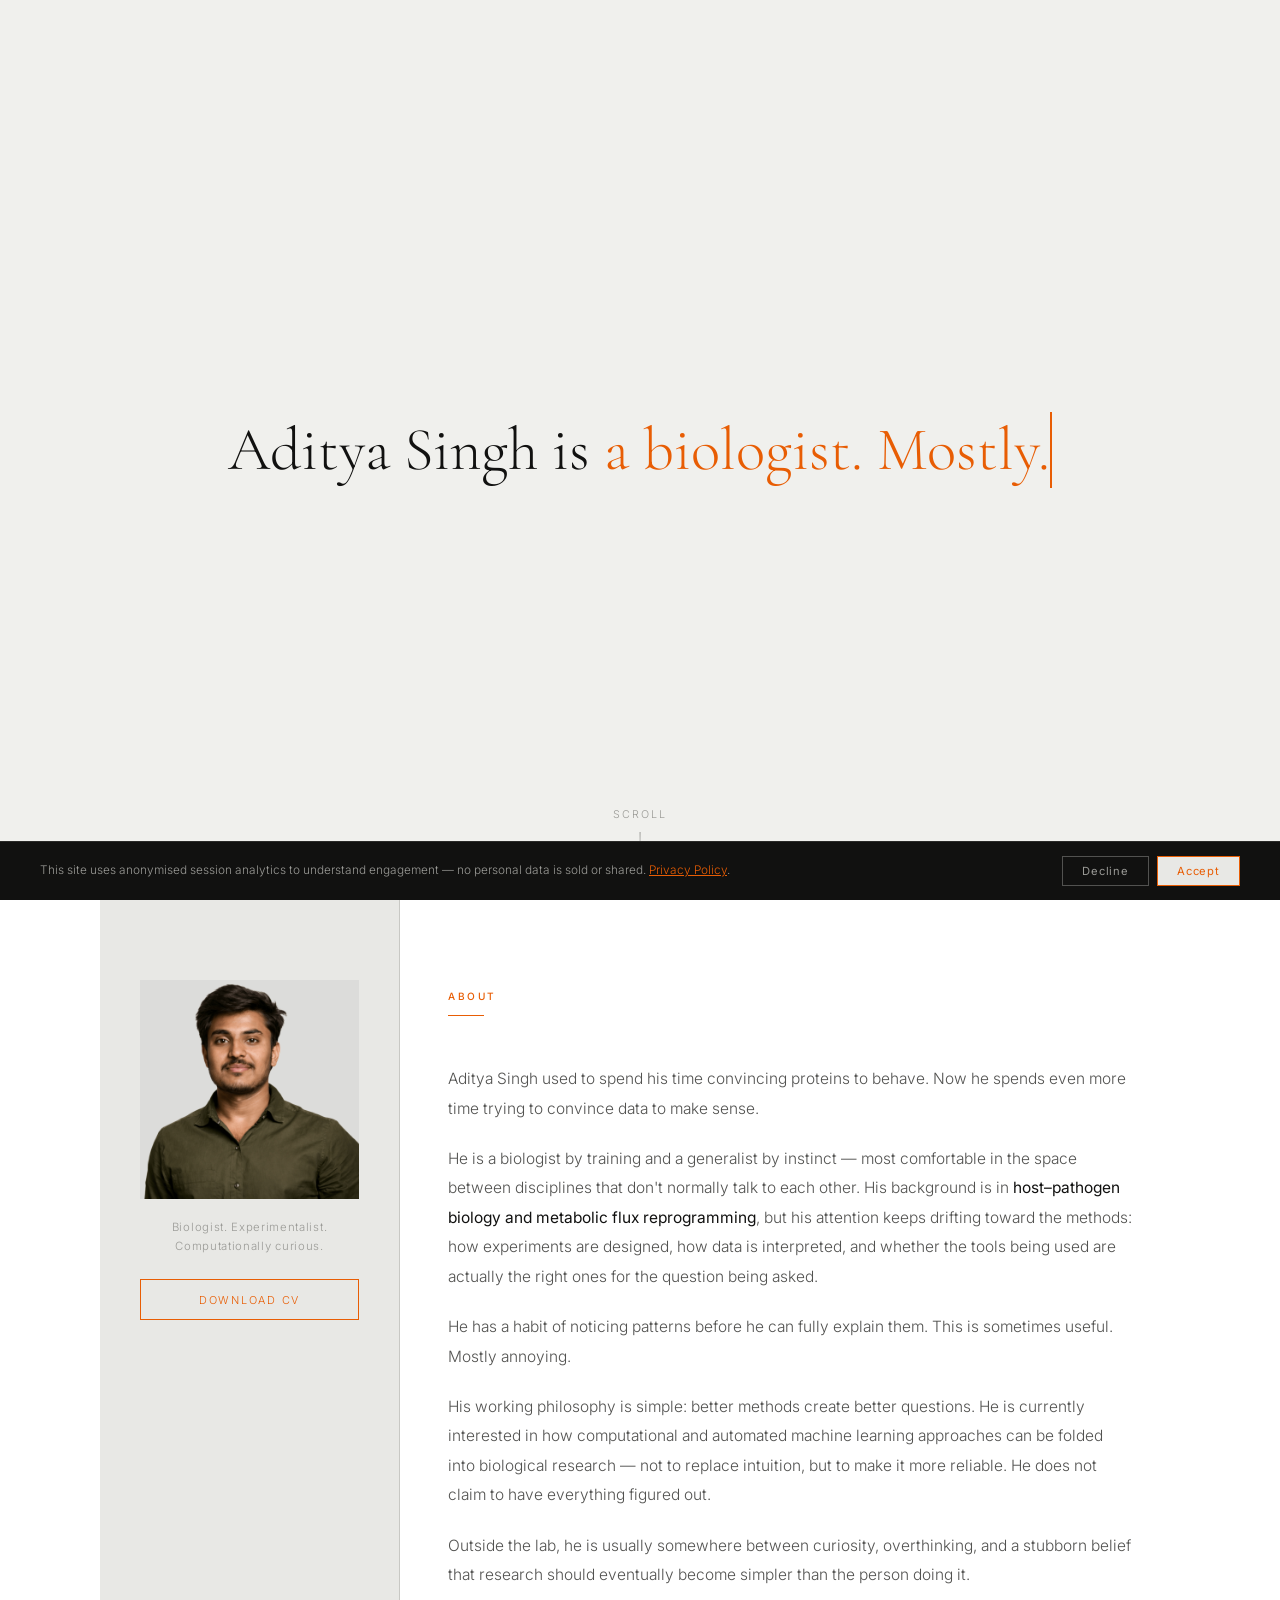
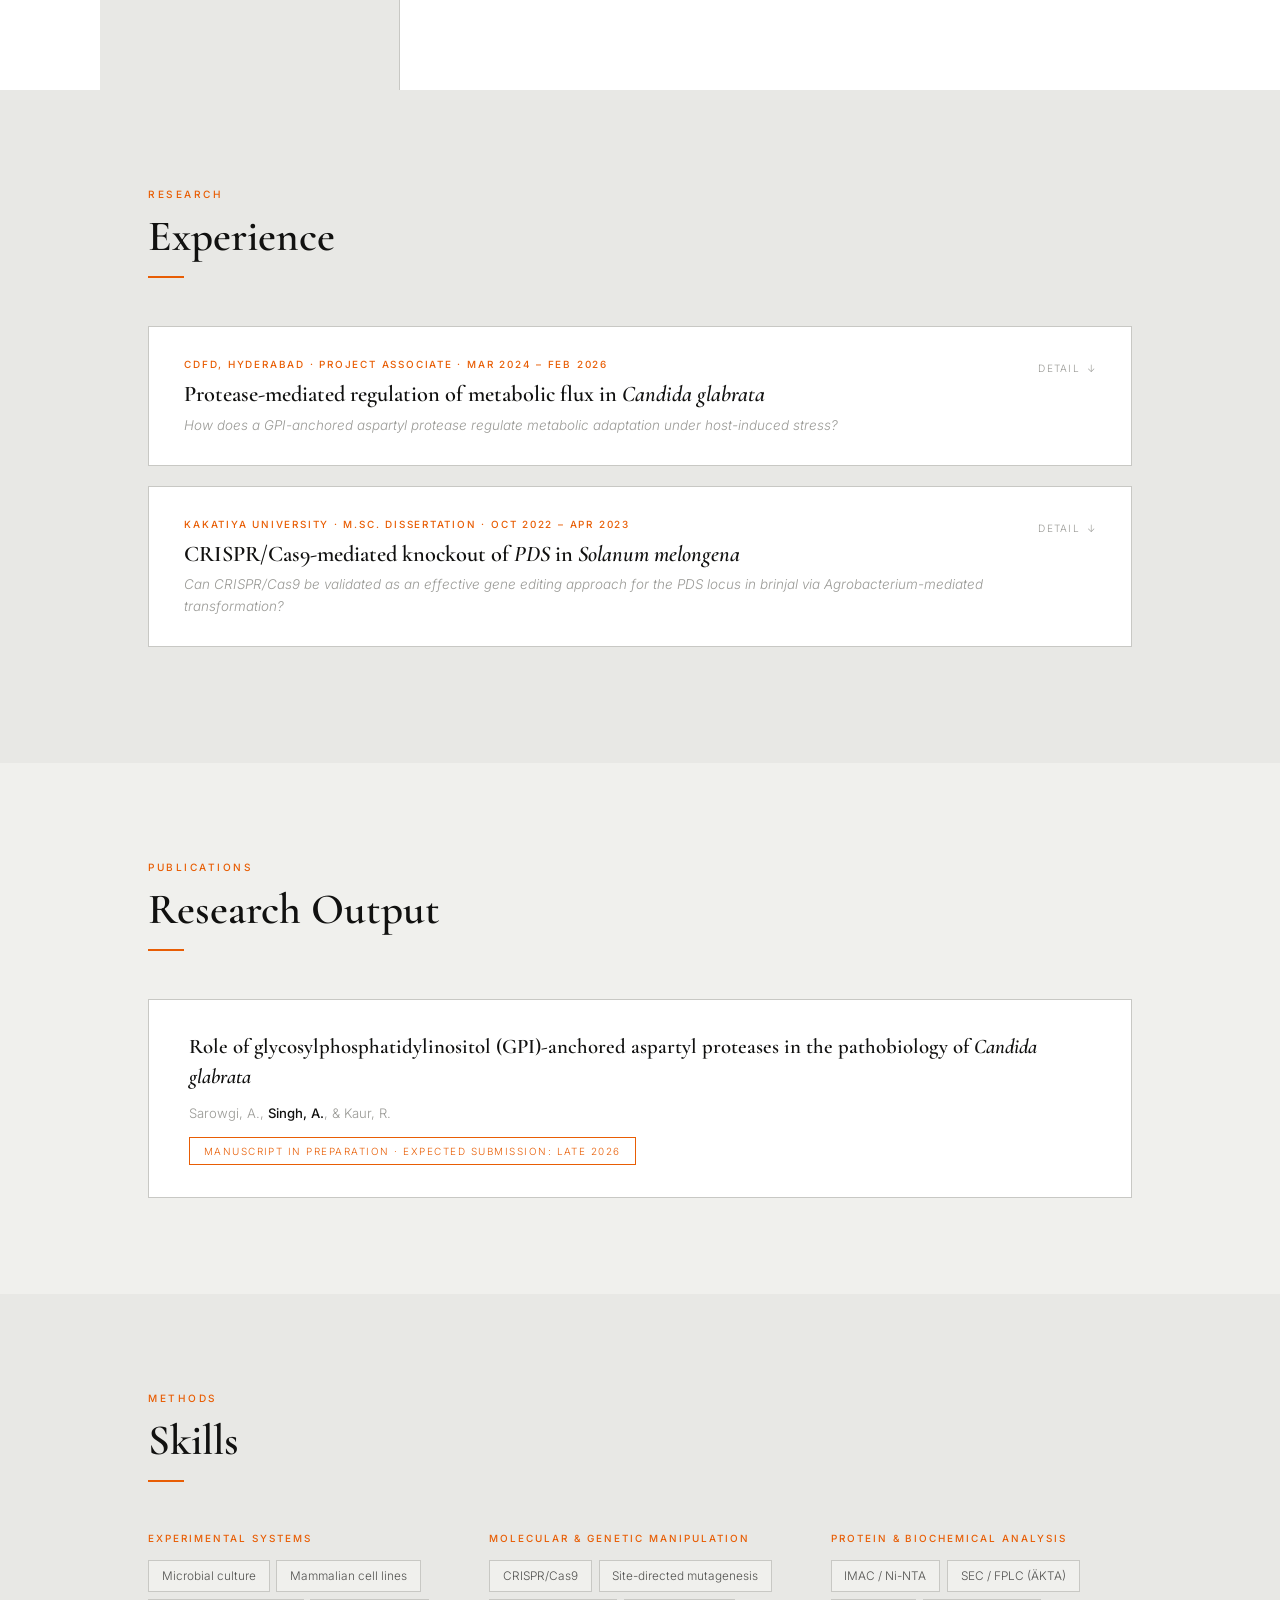
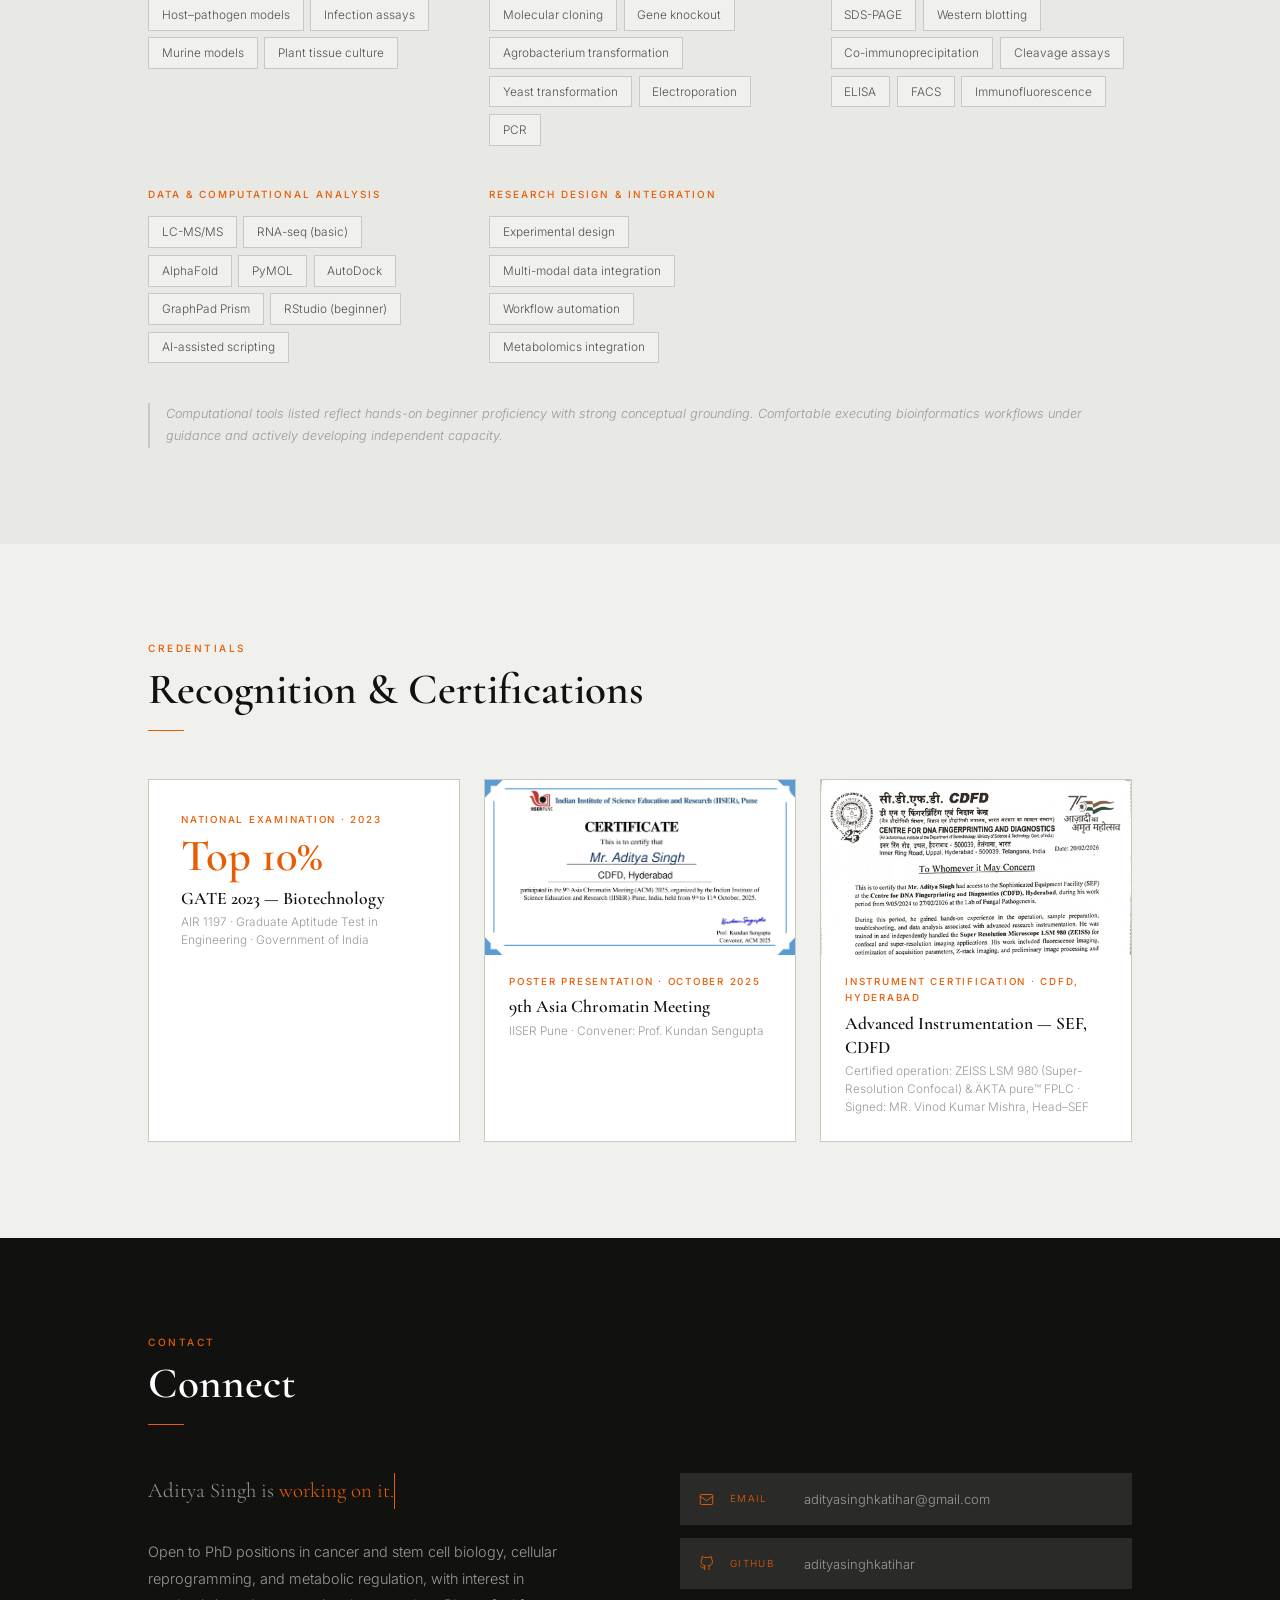
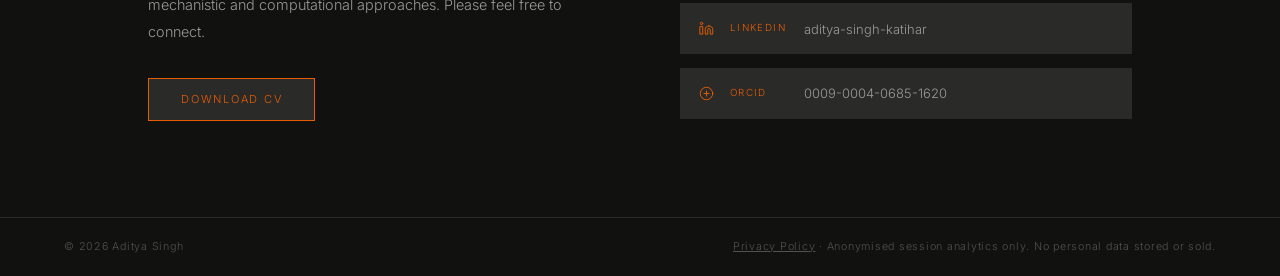
==== index.html @ b81de0ee "Fix HTML encoding issues in index.html" ====
<!DOCTYPE html>
<html lang="en">
<head>
<meta charset="UTF-8"/>
<meta name="viewport" content="width=device-width,initial-scale=1"/>
<title>Aditya Singh</title>
<link rel="preconnect" href="https://fonts.googleapis.com"/>
<link href="https://fonts.googleapis.com/css2?family=Cormorant+Garamond:ital,wght@0,300;0,400;0,600;1,300&family=Inter:wght@300;400;500&display=swap" rel="stylesheet"/>
<link rel="stylesheet" href="style.css"/>
</head>
<body>
<div id="cookie-banner">
  <span>This site uses anonymised session analytics to understand engagement — no personal data is sold or shared. <a href="#privacy">Privacy Policy</a>.</span>
  <div class="ck-btns">
    <button class="ck-decline" onclick="setCookieConsent('declined')">Decline</button>
    <button class="ck-accept" onclick="setCookieConsent('accepted')">Accept</button>
  </div>
</div>

<nav id="navbar">
  <span class="nav-brand">Aditya Singh</span>
  <ul class="nav-links">
    <li><a href="#about">About</a></li>
    <li><a href="#research">Research</a></li>
    <li><a href="#publication">Publications</a></li>
    <li><a href="#skills">Skills</a></li>
    <li><a href="#credentials">Credentials</a></li>
    <li><a href="#contact">Contact</a></li>
  </ul>
</nav>

<div id="locked-bar">
  <p class="lk-line">Aditya Singh is <span class="lr" id="locked-rt"></span></p>
</div>

<main>
<section id="hero">
  <p class="hero-line">Aditya Singh is <span id="hero-rt"></span></p>
  <div class="scroll-hint" id="scroll-hint">
    <span>Scroll</span>
    <div class="scroll-line"></div>
  </div>
</section>

<section id="about">
  <div class="about-grid">
    <div class="about-left">
      <div class="photo-frame">
        <img src="profile.png" alt="Aditya Singh"/>
      </div>
      <p class="tagline">Biologist. Experimentalist. Computationally curious.</p>
      <a href="CV_Aditya_Singh.pdf" class="cv-btn" download>Download CV</a>
    </div>

    <div class="about-right reveal">
      <p class="sec-label">About</p>
      <div class="divider"></div>
      <div class="about-bio">
        <p>Aditya Singh used to spend his time convincing proteins to behave. Now he spends even more time trying to convince data to make sense.</p>
        <p>He is a biologist by training and a generalist by instinct — most comfortable in the space between disciplines that don't normally talk to each other. His background is in <strong>host–pathogen biology and metabolic flux reprogramming</strong>, but his attention keeps drifting toward the methods: how experiments are designed, how data is interpreted, and whether the tools being used are actually the right ones for the question being asked.</p>
        <p>He has a habit of noticing patterns before he can fully explain them. This is sometimes useful. Mostly annoying.</p>
        <p>His working philosophy is simple: better methods create better questions. He is currently interested in how computational and automated machine learning approaches can be folded into biological research — not to replace intuition, but to make it more reliable. He does not claim to have everything figured out.</p>
        <p>Outside the lab, he is usually somewhere between curiosity, overthinking, and a stubborn belief that research should eventually become simpler than the person doing it.</p>
      </div>
    </div>
  </div>
</section>

<section id="research">
  <div class="sw">
    <p class="sec-label">Research</p>
    <h2 class="sec-title">Experience</h2>
    <div class="divider"></div>

    <div class="exp-card reveal" id="card-cdfd">
      <div class="exp-header">
        <div>
          <p class="exp-tag">CDFD, Hyderabad · Project Associate · Mar 2024 – Feb 2026</p>
          <h3 class="exp-title">Protease-mediated regulation of metabolic flux in <em>Candida glabrata</em></h3>
          <p class="exp-problem">How does a GPI-anchored aspartyl protease regulate metabolic adaptation under host-induced stress?</p>
        </div>
        <div class="exp-toggle"><span>Detail</span><em class="t-arr">↓</em></div>
      </div>
      <div class="exp-body">
        <div class="exp-inner">
          <ul class="exp-outcomes">
            <li>Established interaction between CgYps1 and key metabolic enzymes in glycolysis and the pentose phosphate pathway.</li>
            <li>Purified catalytically active CgYps1 via <em>Pichia pastoris</em> expression system and FPLC/SEC; >90% purity confirmed by SDS-PAGE.</li>
            <li>Generated site-directed mutagenesis constructs and performed in vitro binding and cleavage assays to map functional interaction domains.</li>
            <li>Generated dual-species RNA-seq datasets from macrophage–Candida infection models; contributed to pathway enrichment and differential expression analysis.</li>
            <li>Executed in vivo virulence studies in murine models.</li>
            <li>Provided evidence for a proteolytic layer regulating carbon metabolic flux under stress — distinct from transcriptional control alone.</li>
          </ul>
          <div class="exp-narrative">
            I investigated how GPI-anchored aspartyl proteases regulate metabolic state transitions in <em>Candida glabrata</em> under host-mimicking stress. Focusing on CgYps1, I characterised its interaction with glycolytic and pentose phosphate pathway enzymes using protein purification, mutagenesis, and cleavage assays. These findings point toward a proteolytic regulatory layer over carbon flux — a mechanism distinct from transcriptional adaptation.
            <div class="exp-insight">
              Metabolic adaptation in <em>Candida glabrata</em> may be regulated at the level of proteolytic control, not just transcriptional change.
            </div>
          </div>
        </div>
      </div>
    </div>

    <div class="exp-card reveal" id="card-msc">
      <div class="exp-header">
        <div>
          <p class="exp-tag">Kakatiya University · M.Sc. Dissertation · Oct 2022 – Apr 2023</p>
          <h3 class="exp-title">CRISPR/Cas9-mediated knockout of <em>PDS</em> in <em>Solanum melongena</em></h3>
          <p class="exp-problem">Can CRISPR/Cas9 be validated as an effective gene editing approach for the <em>PDS</em> locus in brinjal via Agrobacterium-mediated transformation?</p>
        </div>
        <div class="exp-toggle"><span>Detail</span><em class="t-arr">↓</em></div>
      </div>
      <div class="exp-body"><div class="exp-inner"><ul class="exp-outcomes">
        <li>Designed a CRISPR/Cas9 knockout vector targeting the <em>PDS</em> (Phytoene desaturase) gene in <em>Solanum melongena</em> L.</li>
        <li>Validated CRISPR/Cas9 editing efficacy via Agrobacterium-mediated plant transformation.</li>
      </ul><div class="exp-narrative">Working under Dr. Radhika Tippani, this project applied CRISPR/Cas9 methodology to a plant system, building foundational competency in molecular cloning, vector design, and plant transformation workflows.</div></div></div>
    </div>
  </div>
</section>

<section id="publication"><div class="sw"><p class="sec-label">Publications</p><h2 class="sec-title">Research Output</h2><div class="divider"></div><div class="pub-card reveal"><p class="pub-title">Role of glycosylphosphatidylinositol (GPI)-anchored aspartyl proteases in the pathobiology of <em>Candida glabrata</em></p><p class="pub-authors">Sarowgi, A., <strong>Singh, A.</strong>, & Kaur, R.</p><span class="pub-badge">Manuscript in preparation · Expected submission: late 2026</span></div></div></section>

<section id="skills"><div class="sw"><p class="sec-label">Methods</p><h2 class="sec-title">Skills</h2><div class="divider"></div><div class="skills-grid reveal">
<div><p class="sk-cat">Experimental Systems</p><div class="tag-wrap"><span class="tag">Microbial culture</span><span class="tag">Mammalian cell lines</span><span class="tag">Host–pathogen models</span><span class="tag">Infection assays</span><span class="tag">Murine models</span><span class="tag">Plant tissue culture</span></div></div>
<div><p class="sk-cat">Molecular & Genetic Manipulation</p><div class="tag-wrap"><span class="tag">CRISPR/Cas9</span><span class="tag">Site-directed mutagenesis</span><span class="tag">Molecular cloning</span><span class="tag">Gene knockout</span><span class="tag">Agrobacterium transformation</span><span class="tag">Yeast transformation</span><span class="tag">Electroporation</span><span class="tag">PCR</span></div></div>
<div><p class="sk-cat">Protein & Biochemical Analysis</p><div class="tag-wrap"><span class="tag">IMAC / Ni-NTA</span><span class="tag">SEC / FPLC (ÄKTA)</span><span class="tag">SDS-PAGE</span><span class="tag">Western blotting</span><span class="tag">Co-immunoprecipitation</span><span class="tag">Cleavage assays</span><span class="tag">ELISA</span><span class="tag">FACS</span><span class="tag">Immunofluorescence</span></div></div>
<div><p class="sk-cat">Data & Computational Analysis</p><div class="tag-wrap"><span class="tag">LC-MS/MS</span><span class="tag">RNA-seq (basic)</span><span class="tag">AlphaFold</span><span class="tag">PyMOL</span><span class="tag">AutoDock</span><span class="tag">GraphPad Prism</span><span class="tag">RStudio (beginner)</span><span class="tag">AI-assisted scripting</span></div></div>
<div><p class="sk-cat">Research Design & Integration</p><div class="tag-wrap"><span class="tag">Experimental design</span><span class="tag">Multi-modal data integration</span><span class="tag">Workflow automation</span><span class="tag">Metabolomics integration</span></div></div>
</div><p class="skills-caveat reveal">Computational tools listed reflect hands-on beginner proficiency with strong conceptual grounding. Comfortable executing bioinformatics workflows under guidance and actively developing independent capacity.</p></div></section>

<section id="credentials"><div class="sw"><p class="sec-label">Credentials</p><h2 class="sec-title">Recognition & Certifications</h2><div class="divider"></div><div class="cred-grid">
<div class="cred-card text-only reveal"><p class="cred-tag">National Examination · 2023</p><p class="cred-big">Top 10%</p><p class="cred-title">GATE 2023 — Biotechnology</p><p class="cred-meta">AIR 1197 · Graduate Aptitude Test in Engineering · Government of India</p></div>
<div class="cred-card reveal"><div class="cred-img-wrap" data-full="ACM chromatin participation certificate.png"><img src="ACM chromatin participation certificate.png" alt="Asia Chromatin Meeting 2025 Certificate" class="cred-img"/></div><div class="cred-info"><p class="cred-tag">Poster Presentation · October 2025</p><p class="cred-title">9th Asia Chromatin Meeting</p><p class="cred-meta">IISER Pune · Convener: Prof. Kundan Sengupta</p></div></div>
<div class="cred-card reveal"><div class="cred-img-wrap" data-full="CDFD equipment facility experience certificate.png"><img src="CDFD equipment facility experience certificate.png" alt="CDFD Sophisticated Equipment Facility Certificate" class="cred-img"/></div><div class="cred-info"><p class="cred-tag">Instrument Certification · CDFD, Hyderabad</p><p class="cred-title">Advanced Instrumentation — SEF, CDFD</p><p class="cred-meta">Certified operation: ZEISS LSM 980 (Super-Resolution Confocal) & ÄKTA pure™ FPLC · Signed: MR. Vinod Kumar Mishra, Head–SEF</p></div></div>
</div></div></section>

<section id="contact"><div class="sw"><p class="sec-label">Contact</p><h2 class="sec-title">Connect</h2><div class="divider"></div><div class="contact-grid"><div><p class="c-final-line">Aditya Singh is <span class="fr" id="final-rt"></span></p><p class="contact-desc">Open to PhD positions in cancer and stem cell biology, cellular reprogramming, and metabolic regulation, with interest in mechanistic and computational approaches. Please feel free to connect.</p><a href="CV_Aditya_Singh.pdf" class="cv-btn-dark" download>Download CV</a></div><div class="contact-links">
<a href="mailto:adityasinghkatihar@gmail.com" class="c-link"><svg viewBox="0 0 24 24"><rect x="2" y="4" width="20" height="16" rx="2"/><path d="m2 7 10 7 10-7"/></svg><span class="cl-lbl">Email</span><span>adityasinghkatihar@gmail.com</span></a>
<a href="https://github.com/adityasinghkatihar" target="_blank" rel="noopener" class="c-link"><svg viewBox="0 0 24 24"><path d="M9 19c-5 1.5-5-2.5-7-3m14 6v-3.87a3.37 3.37 0 0 0-.94-2.61c3.14-.35 6.44-1.54 6.44-7A5.44 5.44 0 0 0 20 4.77 5.07 5.07 0 0 0 19.91 1S18.73.65 16 2.48a13.38 13.38 0 0 0-7 0C6.27.65 5.09 1 5.09 1A5.07 5.07 0 0 0 5 4.77a5.44 5.44 0 0 0-1.5 3.78c0 5.42 3.3 6.61 6.44 7A3.37 3.37 0 0 0 9 18.13V22"/></svg><span class="cl-lbl">GitHub</span><span>adityasinghkatihar</span></a>
<a href="https://www.linkedin.com/in/aditya-singh-katihar/" target="_blank" rel="noopener" class="c-link"><svg viewBox="0 0 24 24"><path d="M16 8a6 6 0 0 1 6 6v7h-4v-7a2 2 0 0 0-2-2 2 2 0 0 0-2 2v7h-4v-7a6 6 0 0 1 6-6z"/><rect x="2" y="9" width="4" height="12"/><circle cx="4" cy="4" r="2"/></svg><span class="cl-lbl">LinkedIn</span><span>aditya-singh-katihar</span></a>
<a href="https://orcid.org/0009-0004-0685-1620" target="_blank" rel="noopener" class="c-link"><svg viewBox="0 0 24 24"><circle cx="12" cy="12" r="10"/><line x1="12" y1="8" x2="12" y2="16"/><line x1="8" y1="12" x2="16" y2="12"/></svg><span class="cl-lbl">ORCiD</span><span>0009-0004-0685-1620</span></a>
</div></div></div></section>
</main>

<footer id="privacy"><span>© 2026 Aditya Singh</span><span><a href="#privacy">Privacy Policy</a> · Anonymised session analytics only. No personal data stored or sold.</span></footer>
<div id="lightbox"><div id="lb-overlay"></div><div id="lb-content"><button id="lb-close">Close ✕</button><img id="lb-img" src="" alt="Certificate"/></div></div>

<script src="script.js"></script>
</body>
</html>
---- style.css ----
:root{
  --g0:#ffffff;--g1:#f0f0ed;--g2:#e8e8e5;--g3:#dcdcda;
  --g4:#c8c8c4;--g5:#9a9a96;--g6:#525250;--g7:#2a2a28;--g8:#111110;
  --or:#e85d04;--os:rgba(232,93,4,.08);--nh:48px;--lh:52px;
}
*,*::before,*::after{margin:0;padding:0;box-sizing:border-box}
html{scroll-behavior:smooth}
body{background:var(--g1);color:var(--g8);font-family:'Inter',sans-serif;font-weight:300;line-height:1.7;overflow-x:hidden}
a{color:inherit;text-decoration:none}
#cookie-banner{position:fixed;bottom:0;left:0;right:0;background:var(--g8);color:var(--g5);font-size:.74rem;padding:.9rem 2.5rem;display:flex;align-items:center;justify-content:space-between;gap:2rem;z-index:9999;border-top:1px solid var(--g7);line-height:1.5}
#cookie-banner a{color:var(--or);text-decoration:underline}
.ck-btns{display:flex;gap:.5rem;flex-shrink:0}
.ck-btns button{padding:.42rem 1.2rem;font-family:'Inter',sans-serif;font-size:.7rem;letter-spacing:.07em;cursor:pointer;background:var(--g2);border:1px solid var(--or);color:var(--or);transition:all .2s}
.ck-btns button:hover{background:var(--or);color:var(--g0)}
.ck-decline{background:transparent!important;color:var(--g5)!important;border-color:var(--g6)!important}
.ck-decline:hover{background:var(--g6)!important;color:var(--g0)!important}
#navbar{position:fixed;top:0;left:0;right:0;height:var(--nh);background:rgba(240,240,237,.96);backdrop-filter:blur(10px);border-bottom:1px solid var(--g4);display:flex;align-items:center;justify-content:space-between;padding:0 4rem;z-index:90;opacity:0;pointer-events:none;transition:opacity .35s}
#navbar.visible{opacity:1;pointer-events:auto}
.nav-brand{font-family:'Cormorant Garamond',serif;font-size:1rem;font-weight:400;letter-spacing:.06em}
.nav-links{display:flex;gap:2.5rem;list-style:none}
.nav-links a{font-size:.67rem;letter-spacing:.16em;text-transform:uppercase;color:var(--g6);padding-bottom:2px;border-bottom:1px solid transparent;transition:color .2s,border-color .2s}
.nav-links a:hover,.nav-links a.active{color:var(--or);border-bottom-color:var(--or)}
#locked-bar{position:fixed;top:var(--nh);left:0;right:0;height:var(--lh);background:var(--g2);border-bottom:1px solid var(--g4);display:flex;align-items:center;justify-content:center;z-index:80;opacity:0;pointer-events:none;transition:opacity .35s}
#locked-bar.visible{opacity:1}
.lk-line{font-family:'Cormorant Garamond',serif;font-weight:300;font-size:clamp(.9rem,2vw,1.1rem);color:var(--g6)}
.lk-line .lr{color:var(--or);border-right:1.5px solid var(--or);display:inline-block;min-width:2px}
.sw{max-width:1080px;margin:0 auto;padding:6rem 3rem}
.sec-label{font-size:.63rem;letter-spacing:.25em;text-transform:uppercase;color:var(--or);font-weight:500;margin-bottom:.6rem}
.sec-title{font-family:'Cormorant Garamond',serif;font-weight:600;font-size:clamp(1.9rem,4vw,2.7rem);line-height:1.1;color:var(--g8);margin-bottom:1rem}
.divider{width:36px;height:1.5px;background:var(--or);margin-bottom:3rem}
.reveal{opacity:1;transform:none;transition:opacity .6s,transform .6s}
.reveal.visible{opacity:1;transform:none}
#hero{min-height:100vh;background:var(--g1);display:flex;flex-direction:column;justify-content:center;align-items:center;text-align:center;padding:4rem 2rem;position:relative}
.hero-line{font-family:'Cormorant Garamond',serif;font-weight:300;font-size:clamp(2rem,5vw,3.8rem);line-height:1.25;color:var(--g8)}
#hero-rt::before{content:"at the edge of methods.";color:var(--or)}
#hero-rt.on::before{content:none}
#hero-rt.on{color:var(--or);border-right:2px solid var(--or);display:inline-block;min-width:2px}
.scroll-hint{position:absolute;bottom:2.5rem;left:50%;transform:translateX(-50%);display:flex;flex-direction:column;align-items:center;gap:.5rem;font-size:.67rem;letter-spacing:.2em;text-transform:uppercase;color:var(--g5);transition:opacity .4s}
.scroll-line{width:1px;height:28px;background:linear-gradient(to bottom,var(--g5),transparent);animation:sp 1.8s ease-in-out infinite}
@keyframes sp{0%,100%{opacity:.3}50%{opacity:1}}
#about{background:var(--g0);padding:0}
.about-grid{display:grid;grid-template-columns:300px 1fr;max-width:1080px;margin:0 auto}
.about-left{background:var(--g2);padding:5rem 2.5rem;border-right:1px solid var(--g4)}
.about-right{padding:5rem 3rem}
.photo-frame{width:100%;aspect-ratio:1;overflow:hidden;background:var(--g3)}
.photo-frame img{width:100%;height:100%;object-fit:cover;object-position:top center;display:block;filter:grayscale(12%);transition:filter .4s}
.photo-frame:hover img{filter:grayscale(0%)}
.tagline{margin-top:1.2rem;font-size:.71rem;letter-spacing:.06em;color:var(--g5);text-align:center;line-height:1.7}
.cv-btn{display:block;margin-top:1.4rem;padding:.65rem;text-align:center;border:1px solid var(--or);font-size:.68rem;letter-spacing:.16em;text-transform:uppercase;color:var(--or);background:var(--g2);transition:all .25s;font-family:'Inter',sans-serif;width:100%;text-decoration:none;cursor:pointer}
.cv-btn:hover{background:var(--or);color:var(--g0)}
.about-bio p{font-size:.97rem;color:var(--g6);line-height:1.9;margin-bottom:1.3rem}
.about-bio strong{color:var(--g8);font-weight:400}
.about-right .sec-label{margin-top:.5rem}
#research{background:var(--g2)}
.exp-card{background:var(--g0);border:1px solid var(--g4);margin-bottom:1.25rem;transition:border-color .25s}
.exp-card:hover{border-color:var(--g5)}
.exp-card.open{border-left:2px solid var(--or)}
.exp-header{padding:1.8rem 2.2rem;cursor:pointer;display:flex;justify-content:space-between;align-items:flex-start;gap:1.5rem;user-select:none}
.exp-tag{font-size:.62rem;letter-spacing:.18em;text-transform:uppercase;color:var(--or);font-weight:500;margin-bottom:.4rem}
.exp-title{font-family:'Cormorant Garamond',serif;font-weight:600;font-size:1.4rem;color:var(--g8);line-height:1.3;margin-bottom:.4rem}
.exp-problem{font-size:.84rem;color:var(--g5);font-style:italic;line-height:1.6}
.exp-toggle{flex-shrink:0;font-size:.63rem;letter-spacing:.13em;text-transform:uppercase;color:var(--g5);display:flex;align-items:center;gap:.4rem;padding-top:.25rem;transition:color .2s;white-space:nowrap}
.exp-card.open .exp-toggle{color:var(--or)}
.t-arr{display:inline-block;transition:transform .3s;font-style:normal}
.exp-card.open .t-arr{transform:rotate(180deg)}
.exp-body{max-height:0;overflow:hidden;transition:max-height .5s ease}
.exp-card.open .exp-body{max-height:1000px}
.exp-inner{padding:1.5rem 2.2rem 2rem;border-top:1px solid var(--g3)}
.exp-outcomes{list-style:none;margin-bottom:1.4rem}
.exp-outcomes li{font-size:.86rem;color:var(--g6);line-height:1.75;padding:.35rem 0 .35rem 1rem;border-left:2px solid var(--g3);margin-bottom:.4rem;transition:border-color .2s}
.exp-card.open .exp-outcomes li{border-left-color:var(--or)}
.exp-narrative{font-size:.88rem;color:var(--g6);line-height:1.85;padding-top:1.2rem;border-top:1px solid var(--g3)}
.exp-insight{margin-top:1.2rem;padding:1rem 1.2rem;background:var(--os);border-left:2px solid var(--or);font-size:.84rem;color:var(--g7);font-style:italic;line-height:1.7}
#publication{background:var(--g1)}
.pub-card{background:var(--g0);border:1px solid var(--g4);padding:2rem 2.5rem;transition:border-color .25s}
.pub-card:hover{border-color:var(--or)}
.pub-title{font-family:'Cormorant Garamond',serif;font-weight:600;font-size:1.3rem;color:var(--g8);line-height:1.45;margin-bottom:.7rem}
.pub-authors{font-size:.82rem;color:var(--g5);line-height:1.6;margin-bottom:.7rem}
.pub-authors strong{color:var(--g8);font-weight:500}
.pub-badge{display:inline-block;font-size:.62rem;letter-spacing:.15em;text-transform:uppercase;padding:.3rem .85rem;border:1px solid var(--or);color:var(--or)}
#skills{background:var(--g2)}
.skills-grid{display:grid;grid-template-columns:repeat(auto-fit,minmax(255px,1fr));gap:2.5rem}
.sk-cat{font-size:.62rem;letter-spacing:.2em;text-transform:uppercase;color:var(--or);font-weight:500;margin-bottom:.85rem}
.tag-wrap{display:flex;flex-wrap:wrap;gap:.42rem}
.tag{font-size:.74rem;padding:.3rem .8rem;border:1px solid var(--g4);background:var(--g1);color:var(--g6);transition:all .2s}
.tag:hover{border-color:var(--or);color:var(--g8);background:var(--os)}
.skills-caveat{margin-top:2.5rem;font-size:.79rem;color:var(--g5);font-style:italic;border-left:2px solid var(--g4);padding-left:1rem;line-height:1.75}
#credentials{background:var(--g1)}
.cred-grid{display:grid;grid-template-columns:repeat(auto-fit,minmax(270px,1fr));gap:1.5rem}
.cred-card{background:var(--g0);border:1px solid var(--g4);transition:border-color .25s;overflow:hidden}
.cred-card:hover{border-color:var(--or)}
.cred-img-wrap{width:100%;aspect-ratio:16/9;overflow:hidden;cursor:pointer;background:var(--g2);position:relative}
.cred-img-wrap img{width:100%;height:100%;object-fit:cover;object-position:top;display:block;pointer-events:none;user-select:none;-webkit-user-drag:none;transition:transform .4s}
.cred-img-wrap:hover img{transform:scale(1.02)}
.cred-img-wrap::after{content:"View";position:absolute;inset:0;background:rgba(17,17,16,.45);color:#fff;display:flex;align-items:center;justify-content:center;font-size:.68rem;letter-spacing:.2em;text-transform:uppercase;opacity:0;transition:opacity .3s}
.cred-img-wrap:hover::after{opacity:1}
.cred-info{padding:1.2rem 1.5rem 1.5rem}
.cred-tag{font-size:.61rem;letter-spacing:.18em;text-transform:uppercase;color:var(--or);font-weight:500;margin-bottom:.3rem}
.cred-title{font-family:'Cormorant Garamond',serif;font-weight:600;font-size:1.1rem;color:var(--g8);line-height:1.35;margin-bottom:.25rem}
.cred-meta{font-size:.74rem;color:var(--g5);line-height:1.5}
.cred-card.text-only{padding:2rem}
.cred-big{font-family:'Cormorant Garamond',serif;font-weight:600;font-size:2.8rem;color:var(--or);line-height:1;margin-bottom:.5rem}
#lightbox{display:none;position:fixed;inset:0;z-index:2000;align-items:center;justify-content:center}
#lightbox.active{display:flex}
#lb-overlay{position:absolute;inset:0;background:rgba(10,10,10,.9);cursor:pointer}
#lb-content{position:relative;z-index:1;max-width:90vw;max-height:88vh}
#lb-img{max-width:100%;max-height:88vh;object-fit:contain;pointer-events:none;user-select:none;-webkit-user-drag:none;display:block}
#lb-close{position:absolute;top:-2.2rem;right:0;background:none;border:none;color:var(--g5);font-size:.7rem;letter-spacing:.18em;text-transform:uppercase;cursor:pointer;font-family:'Inter',sans-serif;transition:color .2s}
#lb-close:hover{color:var(--or)}
#contact{background:var(--g8)}
#contact .sec-label{color:var(--or)}
#contact .sec-title{color:var(--g0)}
#contact .divider{background:var(--or)}
.contact-grid{display:grid;grid-template-columns:1fr 1fr;gap:5rem;align-items:start}
.c-final-line{font-family:'Cormorant Garamond',serif;font-weight:300;font-size:clamp(1rem,2.5vw,1.3rem);color:var(--g5);margin-bottom:1.5rem;min-height:2em}
.c-final-line .fr{color:var(--or);border-right:1.5px solid var(--or);display:inline-block;min-width:2px}
#final-rt::before{content:"working on it.";color:var(--or)}
#final-rt.on::before{content:none}
#final-rt.on{color:var(--or);border-right:1.5px solid var(--or)}
.contact-desc{font-size:.9rem;color:var(--g5);line-height:1.85;margin-bottom:2rem}
.cv-btn-dark{display:inline-block;padding:.7rem 2rem;border:1px solid var(--or);font-size:.69rem;letter-spacing:.16em;text-transform:uppercase;color:var(--or);background:var(--g7);transition:all .25s;font-family:'Inter',sans-serif;text-decoration:none}
.cv-btn-dark:hover{background:var(--or);color:var(--g0)}
.contact-links{display:flex;flex-direction:column;gap:.85rem}
.c-link{display:flex;align-items:center;gap:1rem;padding:.85rem 1.1rem;border:1px solid var(--g7);background:var(--g7);color:var(--g5);font-size:.81rem;transition:all .25s;text-decoration:none}
.c-link:hover{border-color:var(--or);background:rgba(232,93,4,.08);color:var(--g3)}
.c-link svg{width:15px;height:15px;stroke:var(--or);fill:none;stroke-width:1.5;stroke-linecap:round;stroke-linejoin:round;flex-shrink:0}
.cl-lbl{font-size:.61rem;letter-spacing:.15em;text-transform:uppercase;color:var(--or);min-width:58px}
footer{background:var(--g8);border-top:1px solid var(--g7);padding:1.25rem 4rem;display:flex;justify-content:space-between;align-items:center;font-size:.67rem;color:var(--g6);letter-spacing:.07em}
footer a{color:var(--g6);text-decoration:underline;transition:color .2s}
footer a:hover{color:var(--or)}
@media(max-width:768px){
  .about-grid{grid-template-columns:1fr}
  .about-left{border-right:none;border-bottom:1px solid var(--g4);padding:3rem 2rem}
  .photo-frame{max-width:200px;margin:0 auto}
  .about-right{padding:2.5rem 2rem}
  .contact-grid{grid-template-columns:1fr;gap:3rem}
  #navbar{padding:0 1.5rem}
  .nav-links{gap:1.5rem}
  .sw{padding:4rem 1.5rem}
}
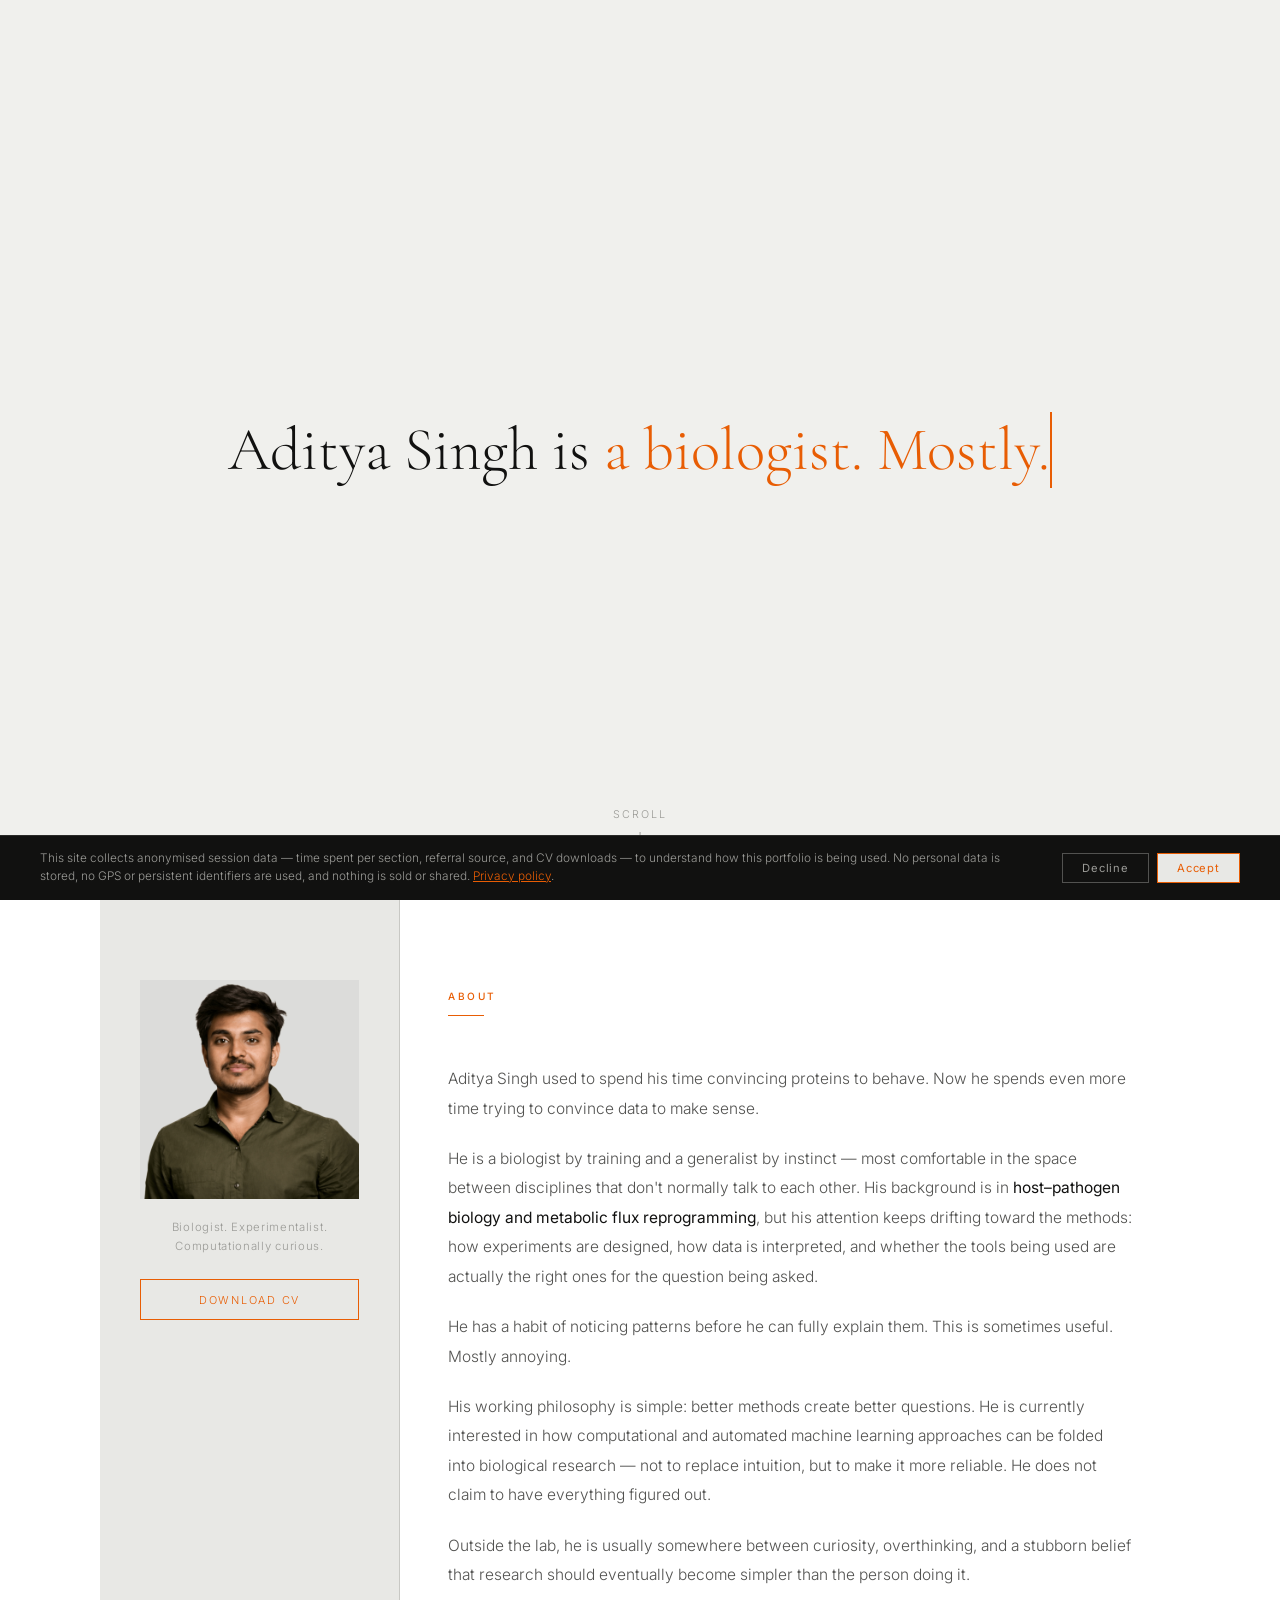
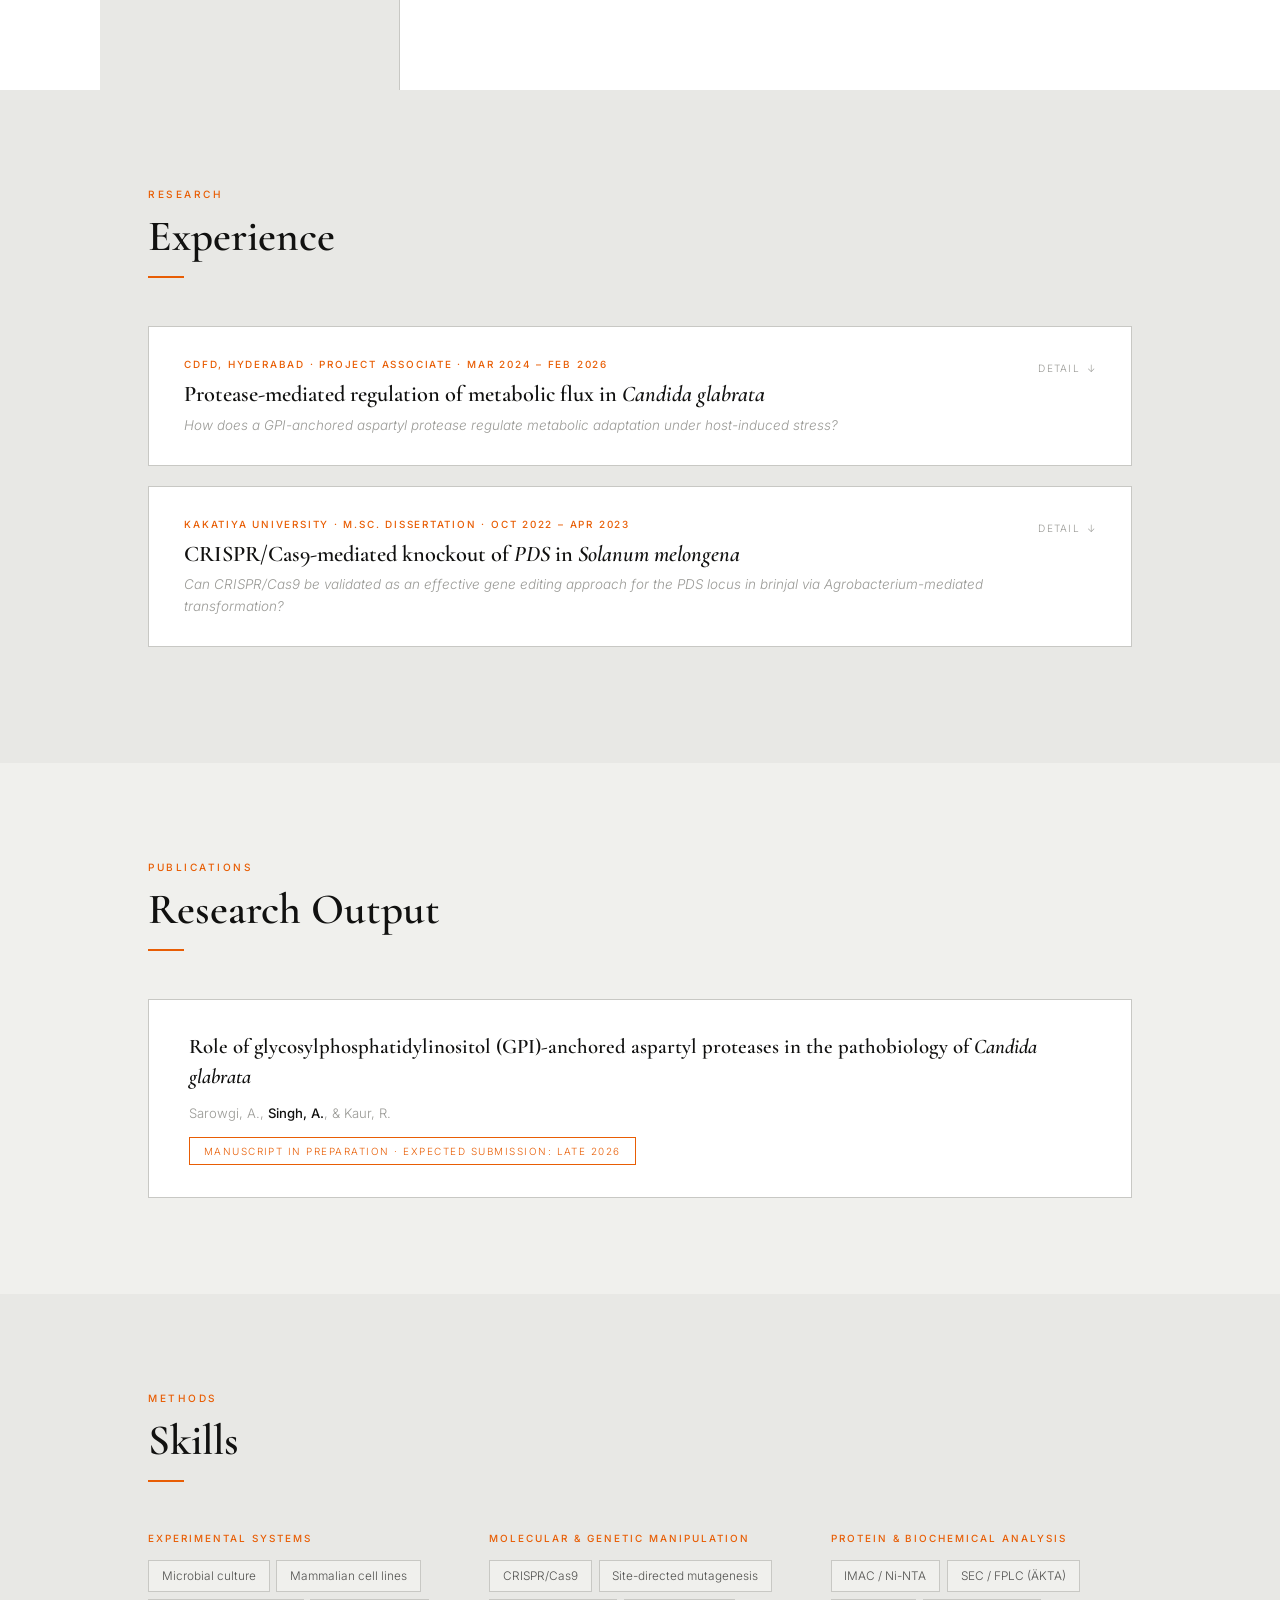
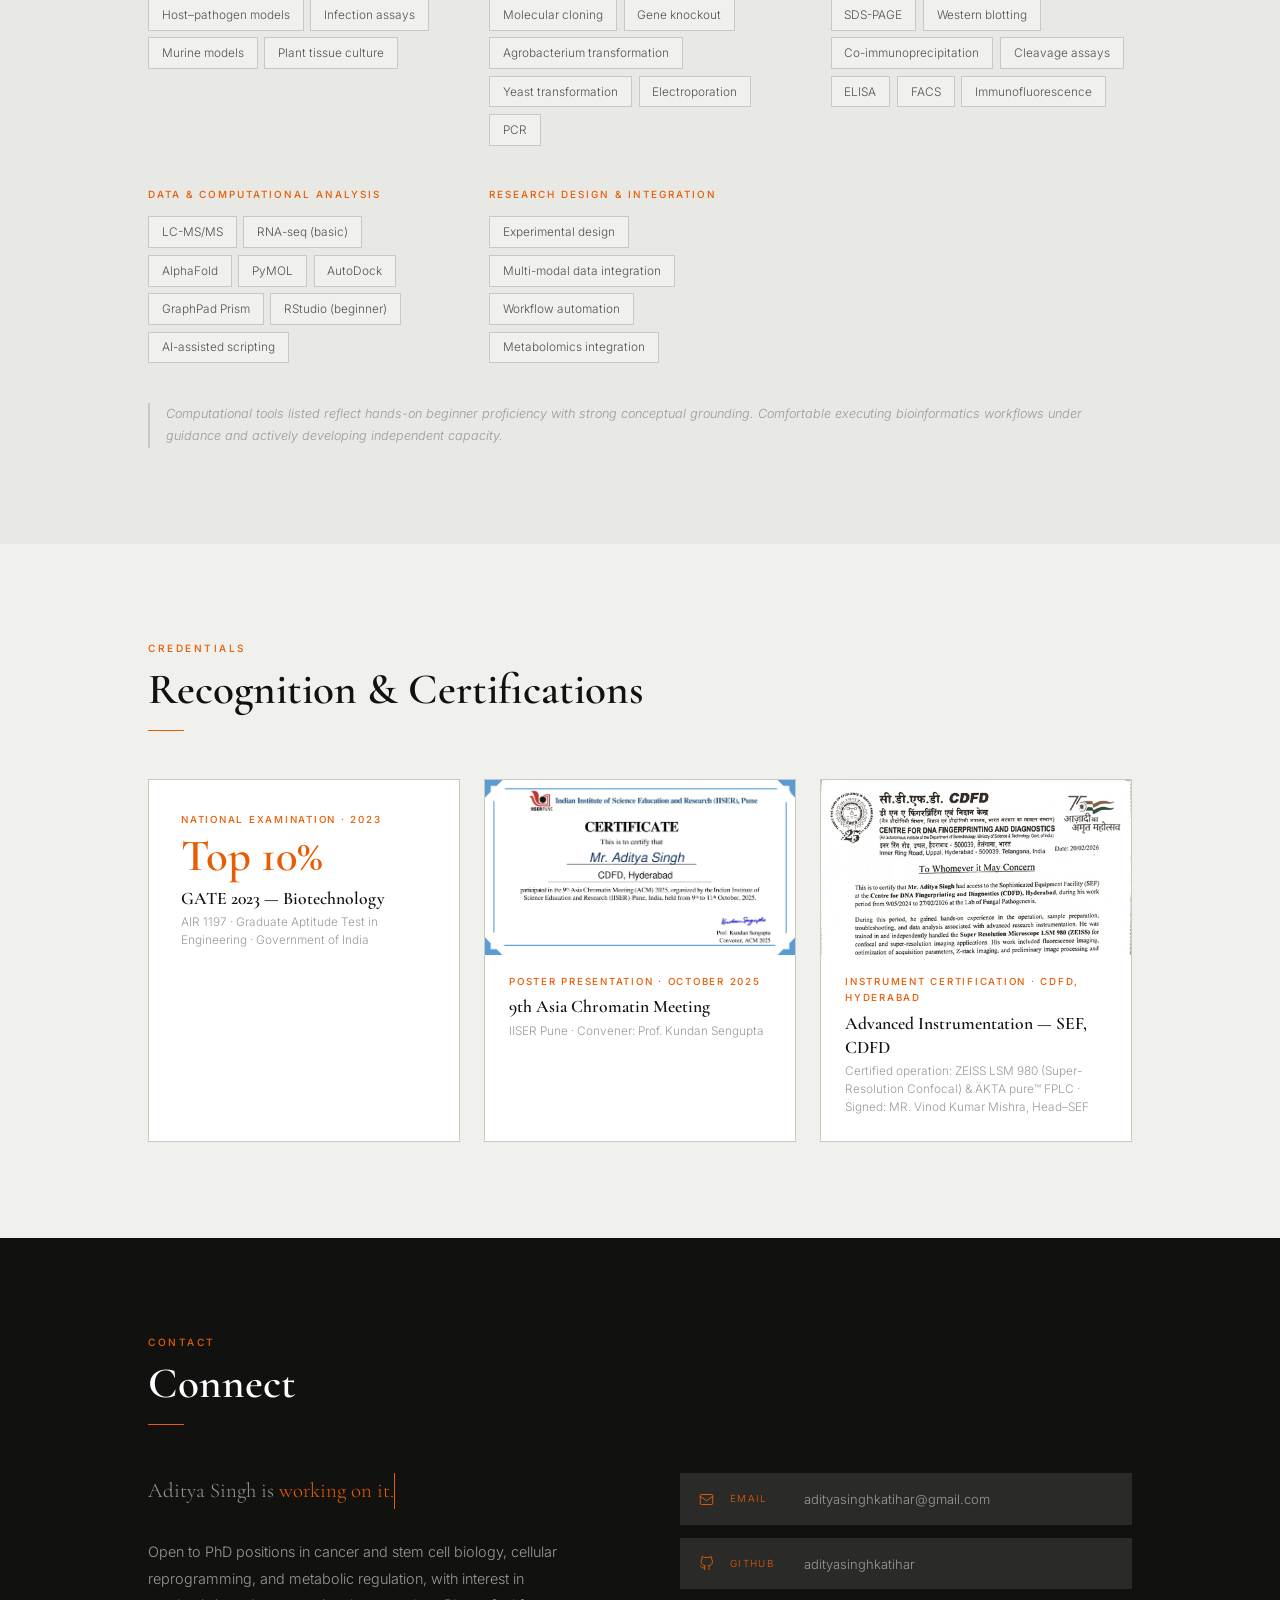
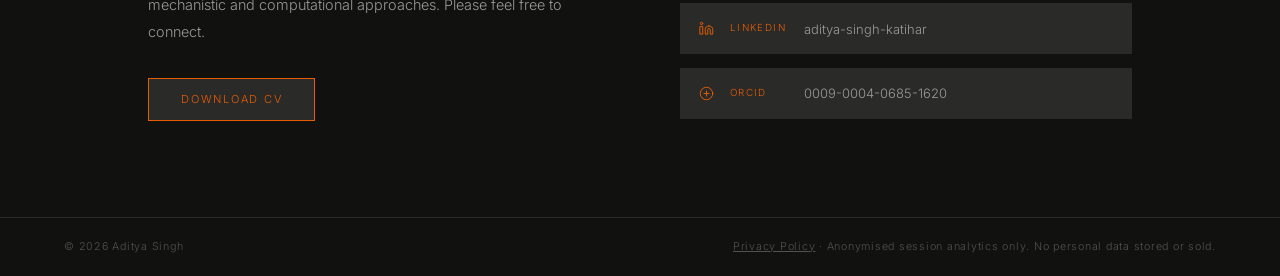
==== commit bcfe34a9: "Added google sheet analytics funtion to the portfolio website." ====
--- a/index.html
+++ b/index.html
@@ -9,14 +9,21 @@
 <link rel="stylesheet" href="style.css"/>
 </head>
 <body>
+
 <div id="cookie-banner">
-  <span>This site uses anonymised session analytics to understand engagement — no personal data is sold or shared. <a href="#privacy">Privacy Policy</a>.</span>
+  <span>
+    This site collects anonymised session data — time spent per section,
+    referral source, and CV downloads — to understand how this portfolio
+    is being used. No personal data is stored, no GPS or persistent
+    identifiers are used, and nothing is sold or shared.
+    <a href="#privacy">Privacy policy</a>.
+  </span>
   <div class="ck-btns">
     <button class="ck-decline" onclick="setCookieConsent('declined')">Decline</button>
-    <button class="ck-accept" onclick="setCookieConsent('accepted')">Accept</button>
+    <button class="ck-accept"  onclick="setCookieConsent('accepted')">Accept</button>
   </div>
 </div>
-
+ 
 <nav id="navbar">
   <span class="nav-brand">Aditya Singh</span>
   <ul class="nav-links">
@@ -146,5 +153,6 @@
 <div id="lightbox"><div id="lb-overlay"></div><div id="lb-content"><button id="lb-close">Close ✕</button><img id="lb-img" src="" alt="Certificate"/></div></div>
 
 <script src="script.js"></script>
+<script src="analytics.js"></script>
 </body>
 </html>
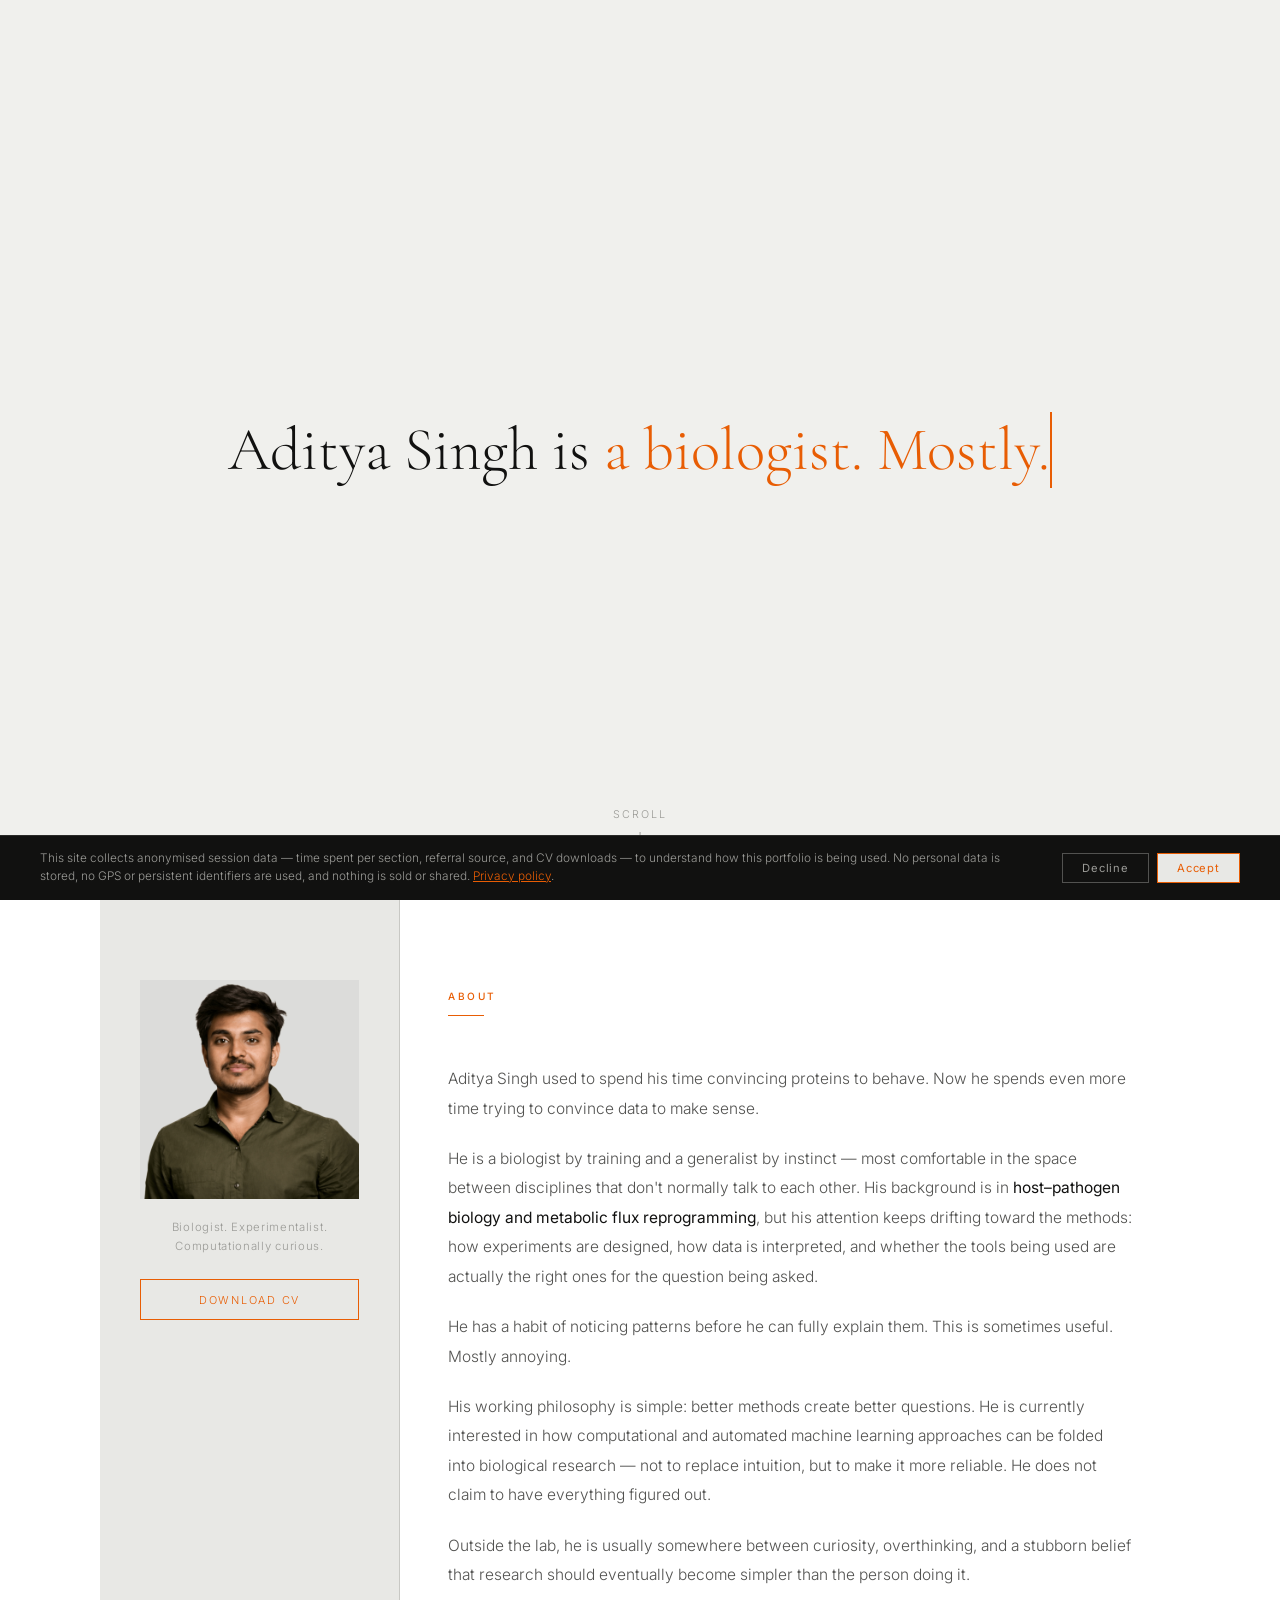
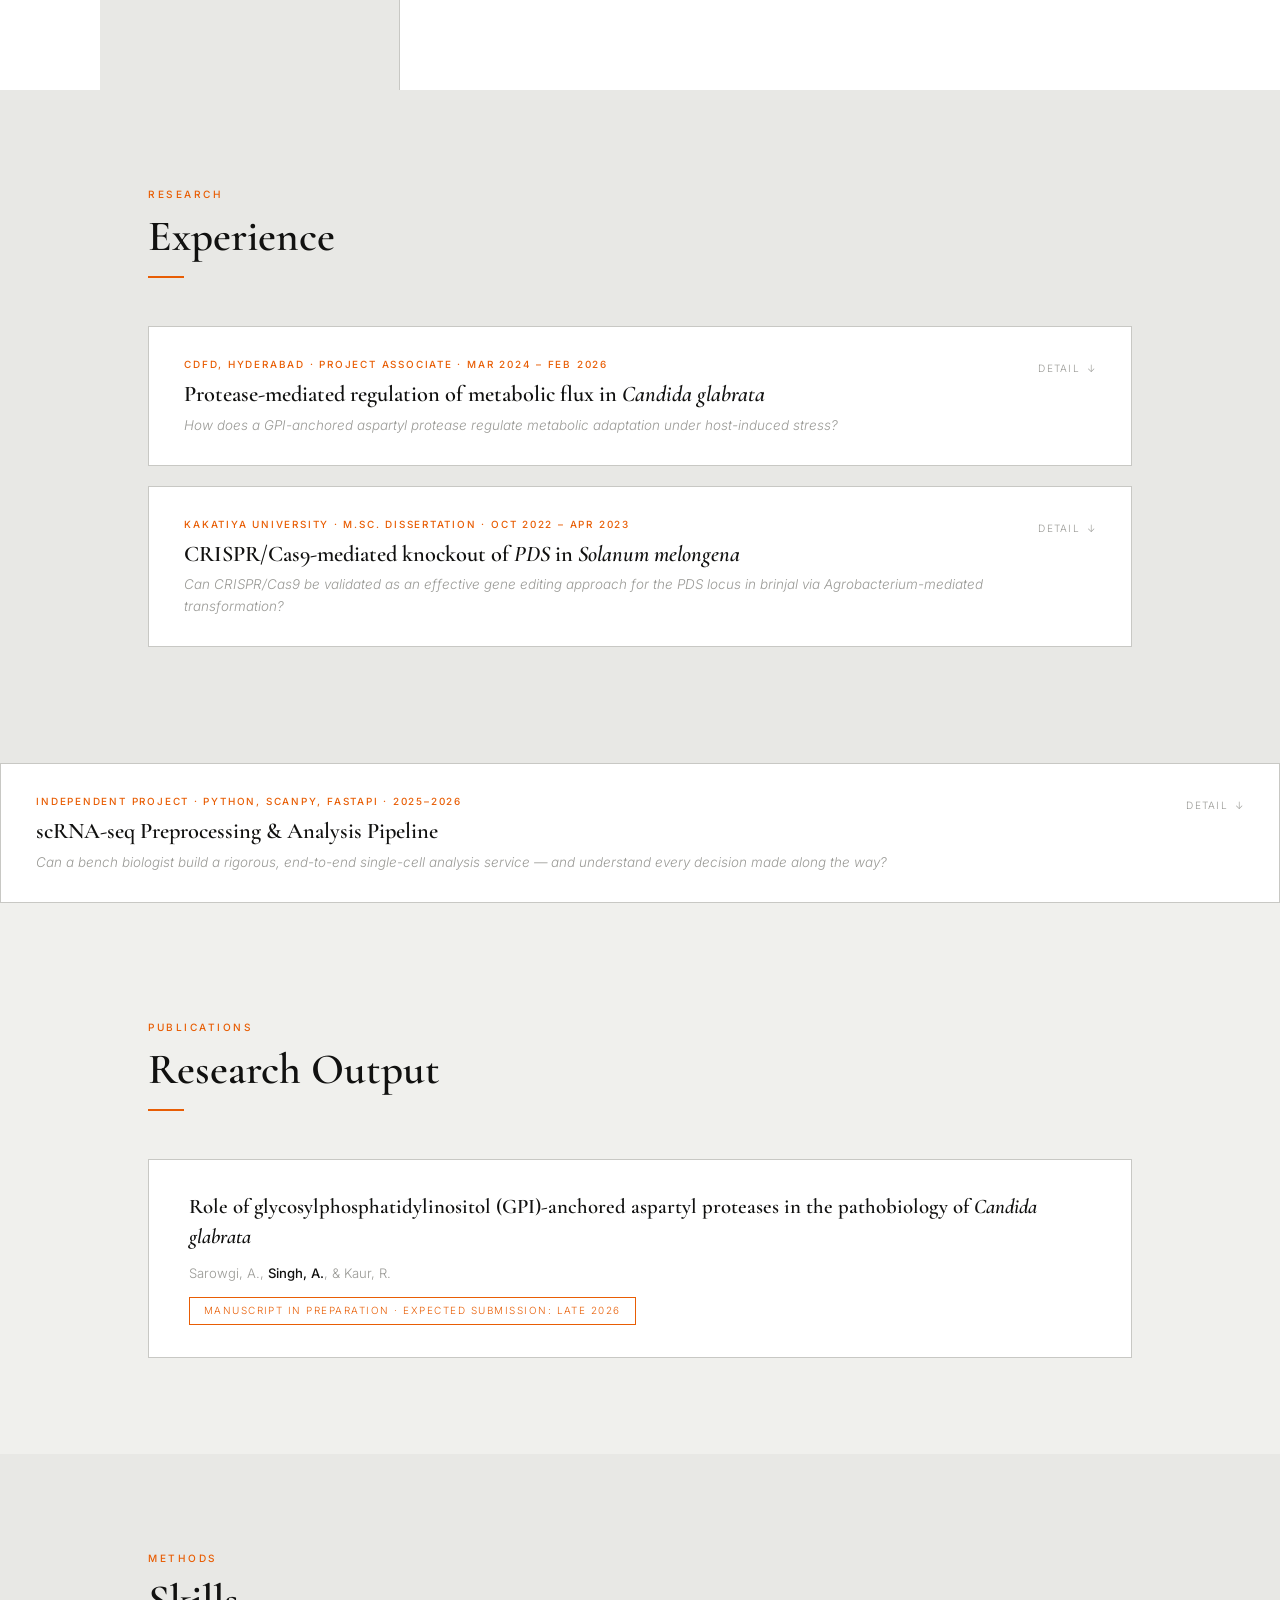
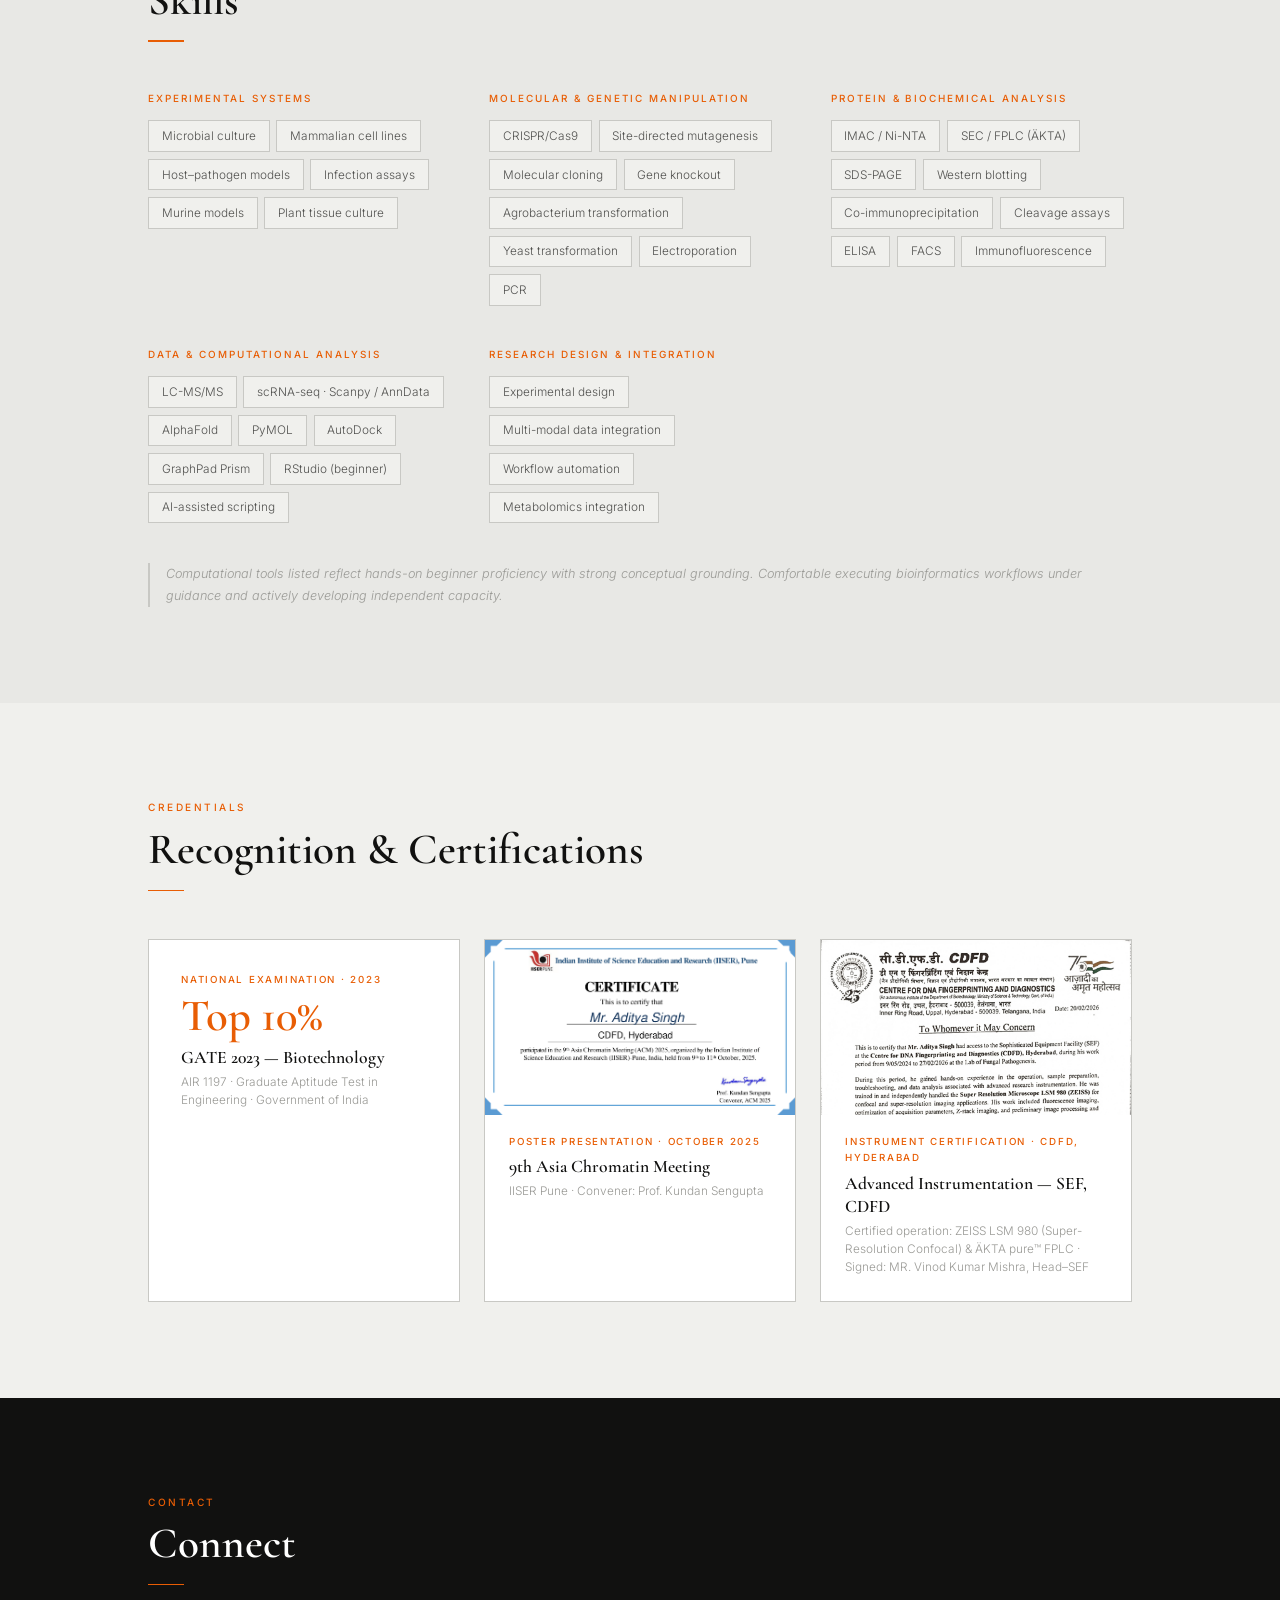
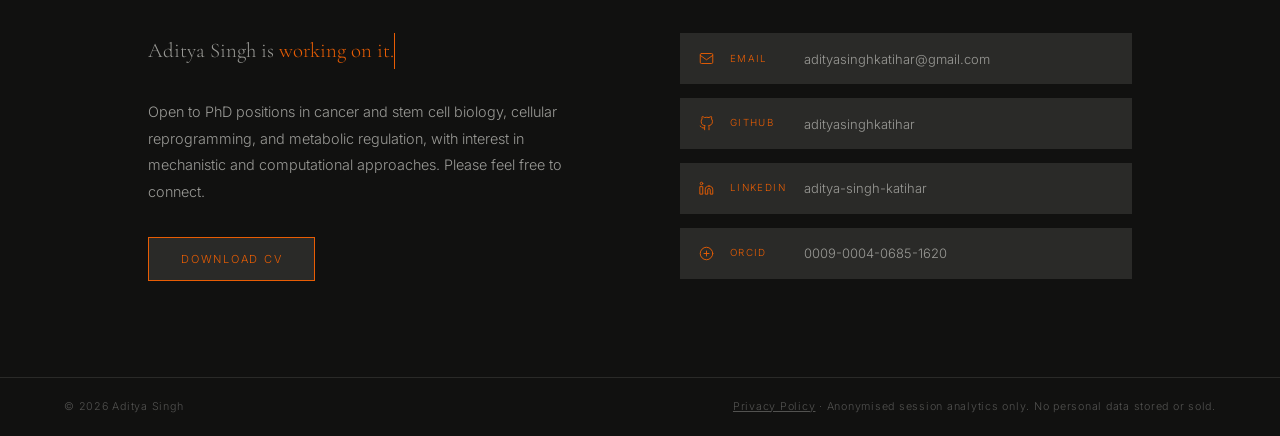
==== commit a51d1c51: "Update print statement from 'Hello' to 'Goodbye'" ====
--- a/index.html
+++ b/index.html
@@ -123,6 +123,32 @@
       </ul><div class="exp-narrative">Working under Dr. Radhika Tippani, this project applied CRISPR/Cas9 methodology to a plant system, building foundational competency in molecular cloning, vector design, and plant transformation workflows.</div></div></div>
     </div>
   </div>
+  <div class="exp-card reveal" id="card-scrna">
+      <div class="exp-header">
+        <div>
+          <p class="exp-tag">Independent Project · Python, Scanpy, FastAPI · 2025–2026</p>
+          <h3 class="exp-title">scRNA-seq Preprocessing &amp; Analysis Pipeline</h3>
+          <p class="exp-problem">Can a bench biologist build a rigorous, end-to-end single-cell analysis service — and understand every decision made along the way?</p>
+        </div>
+        <div class="exp-toggle"><span>Detail</span><em class="t-arr">↓</em></div>
+      </div>
+      <div class="exp-body">
+        <div class="exp-inner">
+          <ul class="exp-outcomes">
+            <li>Built a modular scRNA-seq analysis service covering QC filtering, normalisation, HVG selection, PCA/UMAP/Leiden clustering, CellTypist annotation, and per-cluster pathway enrichment (gseapy/Enrichr).</li>
+            <li>Architected an AnnData-based data contract preserving raw counts (<code>adata.raw</code>) and KNN graph connectivity (<code>adata.obsp</code>) for downstream compatibility with scVelo and pySCENIC.</li>
+            <li>Implemented an asynchronous REST API (FastAPI) with background job execution and status polling — allowing large datasets to be processed without HTTP timeout failures.</li>
+            <li>Validated on the 10x PBMC3k dataset; diagnosed and resolved a pathway result serialisation bug in HDF5. 15/15 unit tests passing.</li>
+          </ul>
+          <div class="exp-narrative">
+            An independent project undertaken to build genuine computational fluency — not surface familiarity. Every biological decision (clustering resolution, annotation thresholds, enrichment parameters) was made independently. Python implementation used AI coding assistance (Anthropic Claude), which is disclosed fully in the repository.
+            <div class="exp-insight">
+              The goal was not to produce a paper but to understand the method well enough to critique it. That required building it.
+            </div>
+          </div>
+        </div>
+      </div>
+    </div>
 </section>
 
 <section id="publication"><div class="sw"><p class="sec-label">Publications</p><h2 class="sec-title">Research Output</h2><div class="divider"></div><div class="pub-card reveal"><p class="pub-title">Role of glycosylphosphatidylinositol (GPI)-anchored aspartyl proteases in the pathobiology of <em>Candida glabrata</em></p><p class="pub-authors">Sarowgi, A., <strong>Singh, A.</strong>, & Kaur, R.</p><span class="pub-badge">Manuscript in preparation · Expected submission: late 2026</span></div></div></section>
@@ -131,7 +157,7 @@
 <div><p class="sk-cat">Experimental Systems</p><div class="tag-wrap"><span class="tag">Microbial culture</span><span class="tag">Mammalian cell lines</span><span class="tag">Host–pathogen models</span><span class="tag">Infection assays</span><span class="tag">Murine models</span><span class="tag">Plant tissue culture</span></div></div>
 <div><p class="sk-cat">Molecular & Genetic Manipulation</p><div class="tag-wrap"><span class="tag">CRISPR/Cas9</span><span class="tag">Site-directed mutagenesis</span><span class="tag">Molecular cloning</span><span class="tag">Gene knockout</span><span class="tag">Agrobacterium transformation</span><span class="tag">Yeast transformation</span><span class="tag">Electroporation</span><span class="tag">PCR</span></div></div>
 <div><p class="sk-cat">Protein & Biochemical Analysis</p><div class="tag-wrap"><span class="tag">IMAC / Ni-NTA</span><span class="tag">SEC / FPLC (ÄKTA)</span><span class="tag">SDS-PAGE</span><span class="tag">Western blotting</span><span class="tag">Co-immunoprecipitation</span><span class="tag">Cleavage assays</span><span class="tag">ELISA</span><span class="tag">FACS</span><span class="tag">Immunofluorescence</span></div></div>
-<div><p class="sk-cat">Data & Computational Analysis</p><div class="tag-wrap"><span class="tag">LC-MS/MS</span><span class="tag">RNA-seq (basic)</span><span class="tag">AlphaFold</span><span class="tag">PyMOL</span><span class="tag">AutoDock</span><span class="tag">GraphPad Prism</span><span class="tag">RStudio (beginner)</span><span class="tag">AI-assisted scripting</span></div></div>
+<div><p class="sk-cat">Data & Computational Analysis</p><div class="tag-wrap"><span class="tag">LC-MS/MS</span><span class="tag">scRNA-seq · Scanpy / AnnData</span><span class="tag">AlphaFold</span><span class="tag">PyMOL</span><span class="tag">AutoDock</span><span class="tag">GraphPad Prism</span><span class="tag">RStudio (beginner)</span><span class="tag">AI-assisted scripting</span></div></div>
 <div><p class="sk-cat">Research Design & Integration</p><div class="tag-wrap"><span class="tag">Experimental design</span><span class="tag">Multi-modal data integration</span><span class="tag">Workflow automation</span><span class="tag">Metabolomics integration</span></div></div>
 </div><p class="skills-caveat reveal">Computational tools listed reflect hands-on beginner proficiency with strong conceptual grounding. Comfortable executing bioinformatics workflows under guidance and actively developing independent capacity.</p></div></section>
 
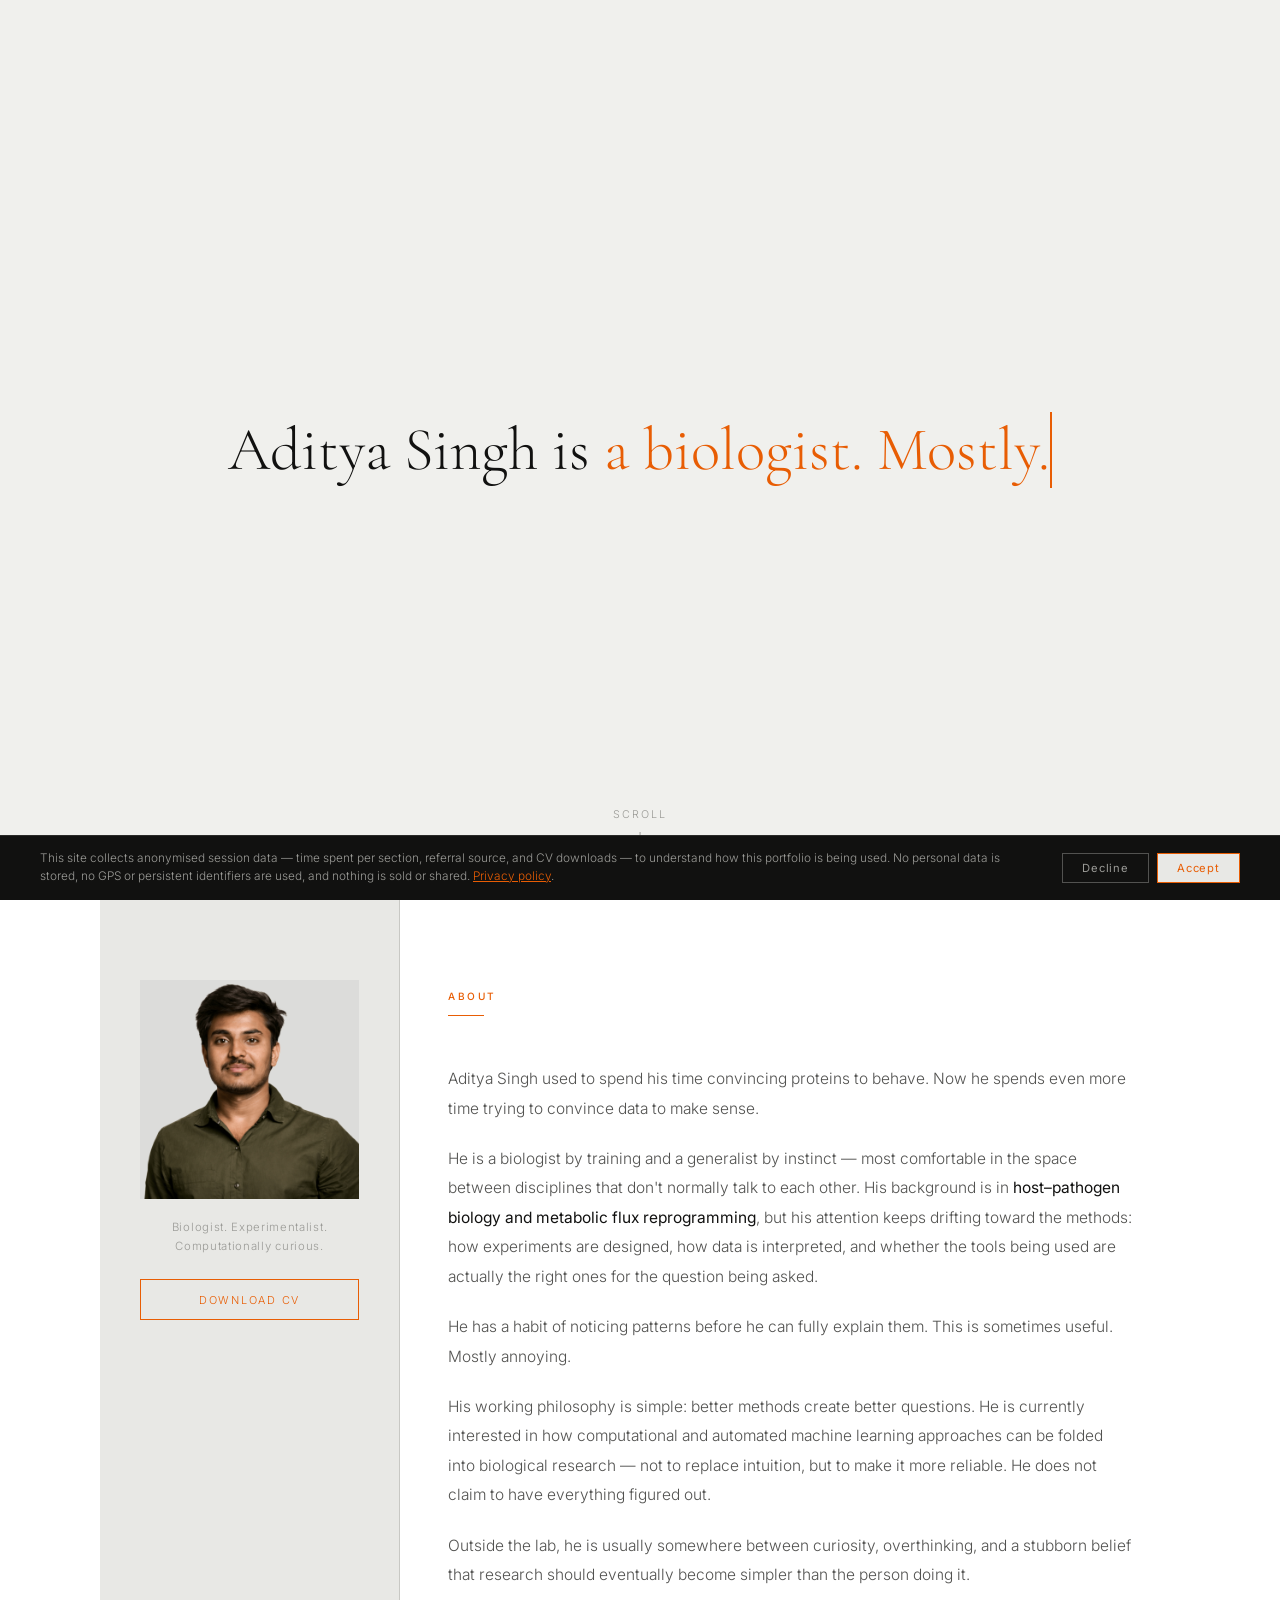
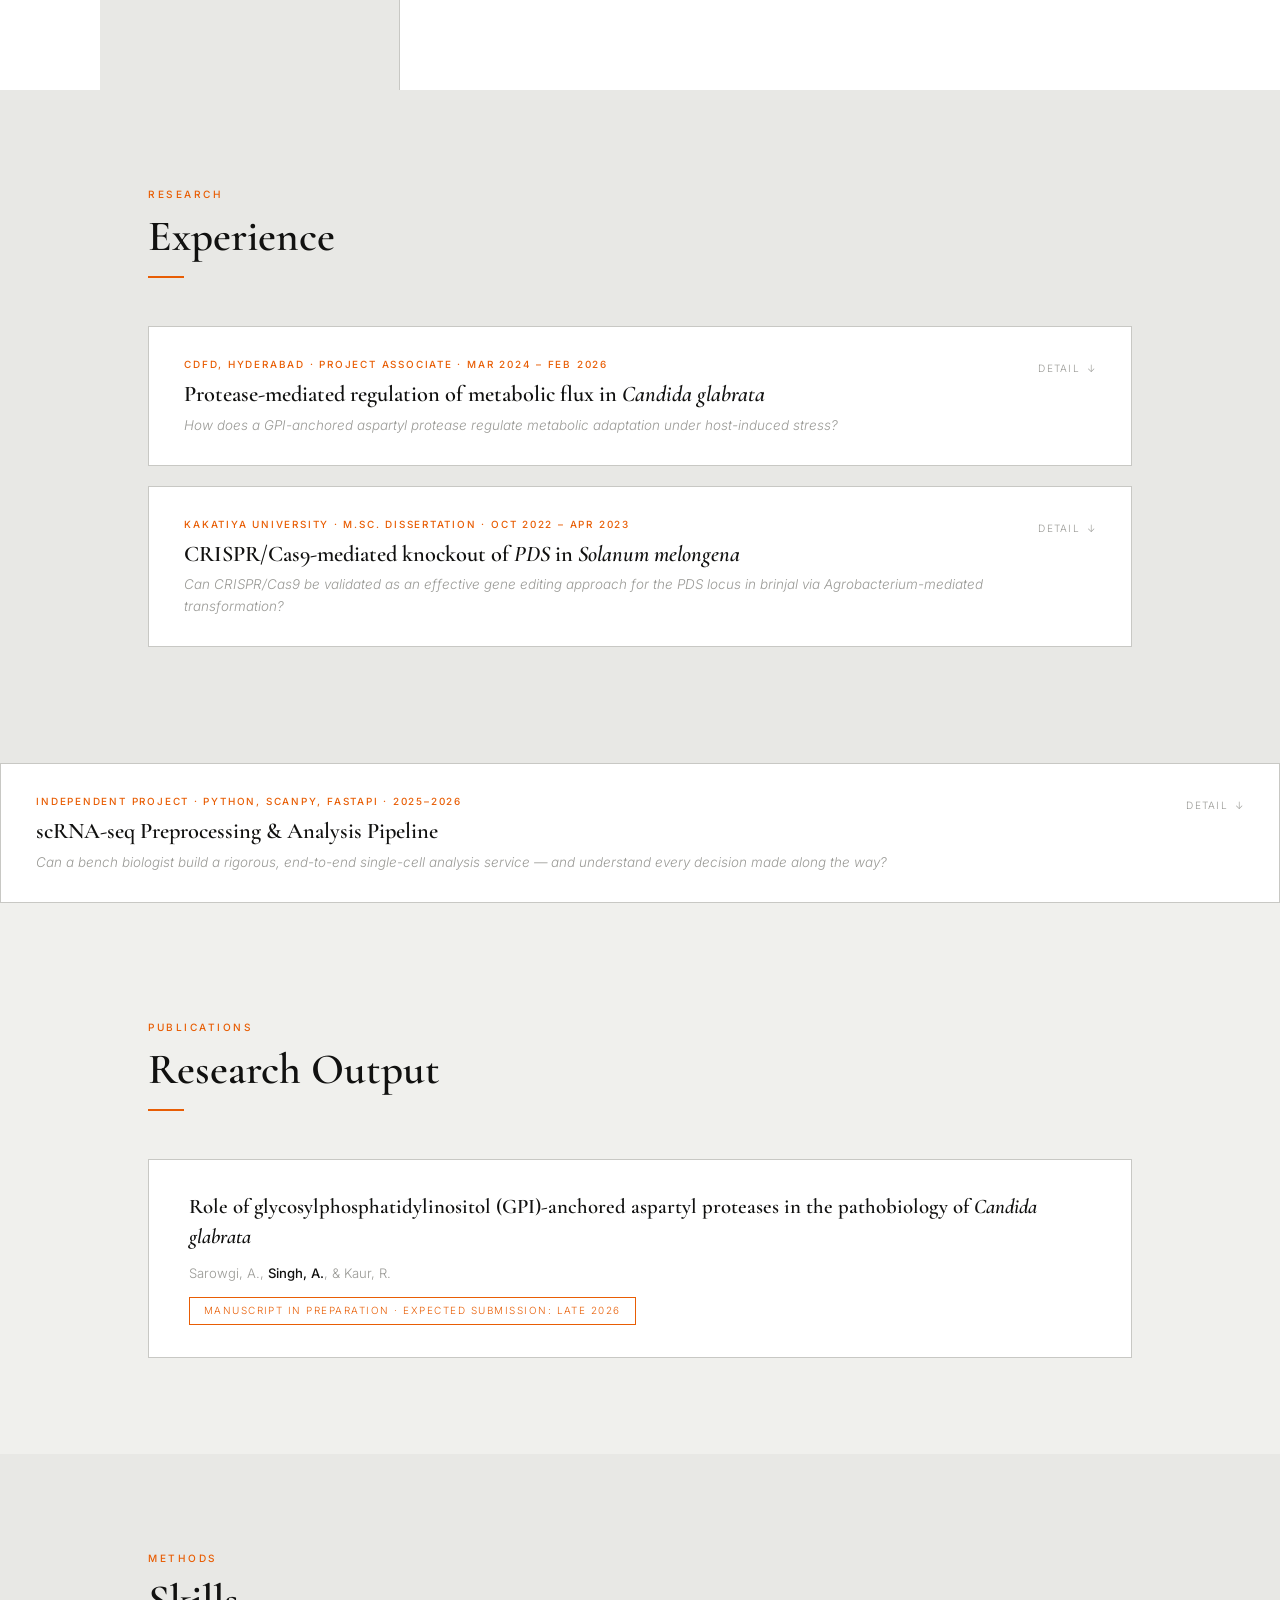
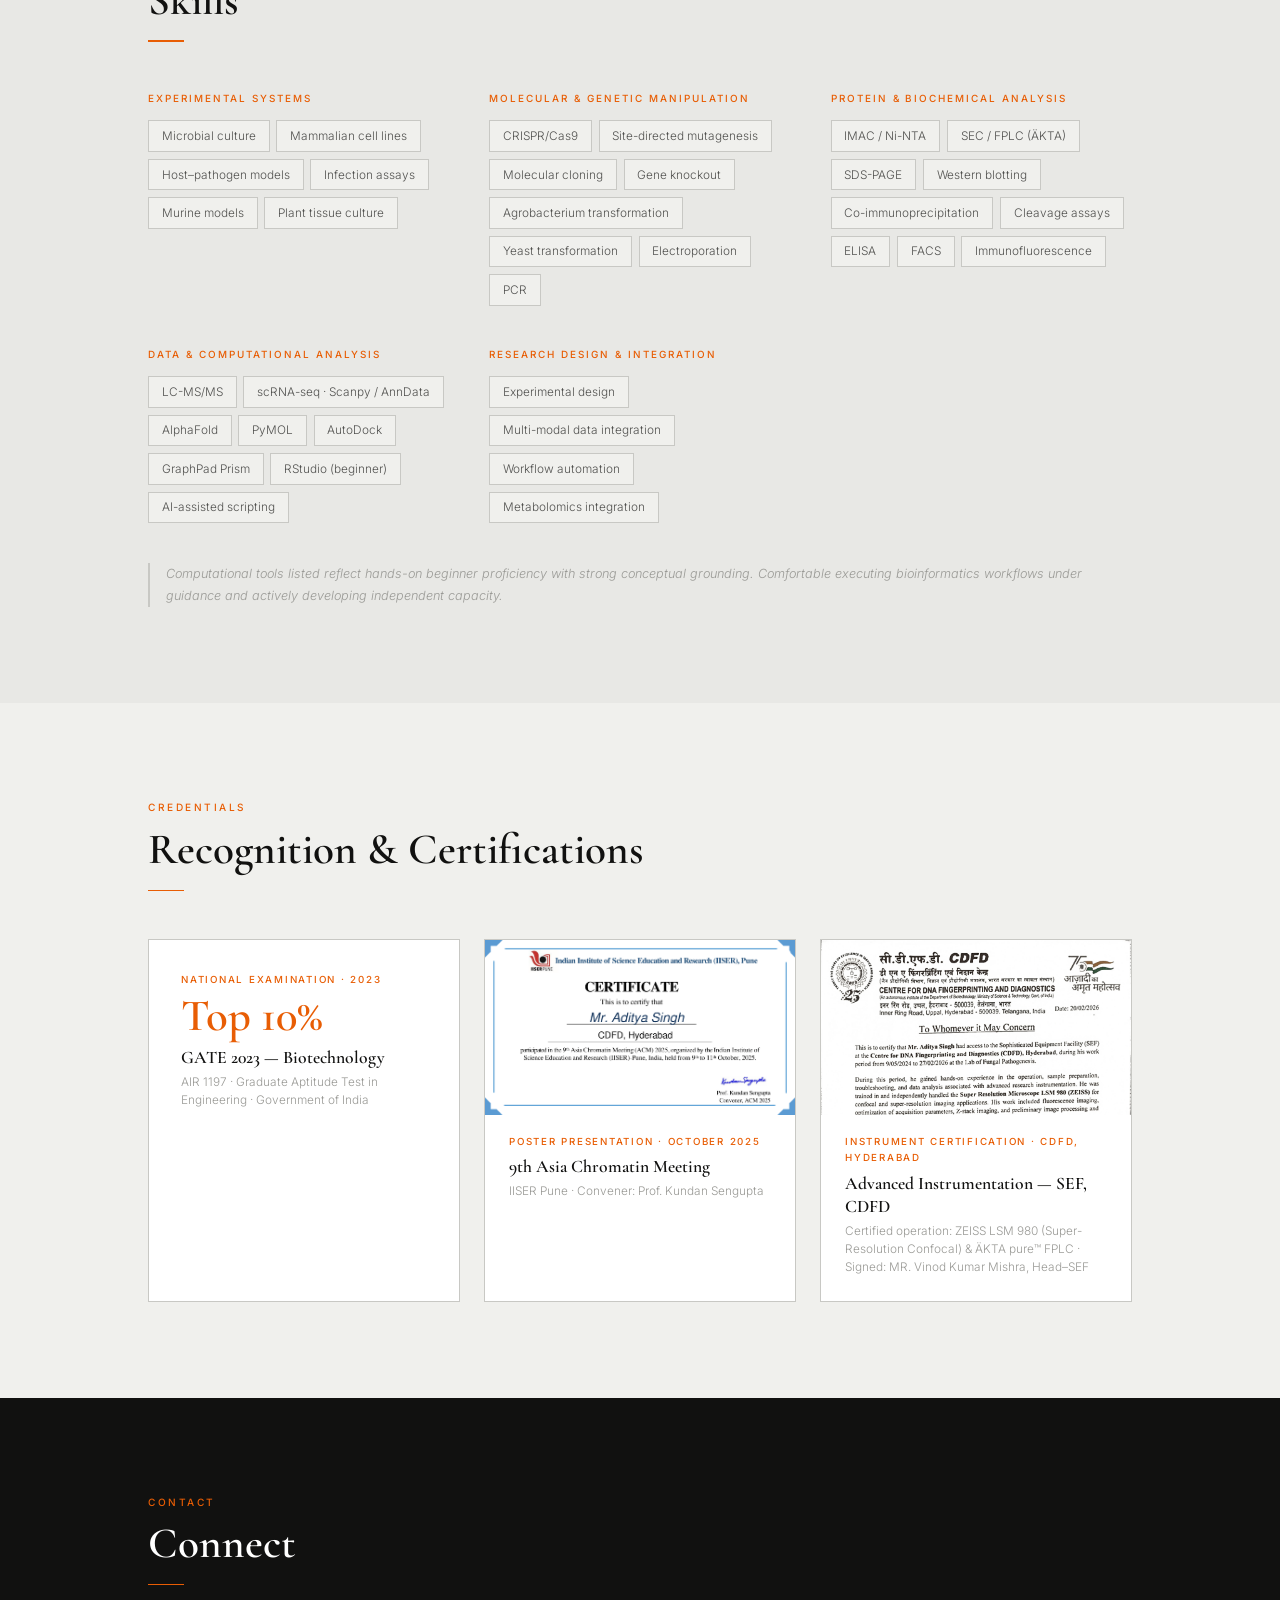
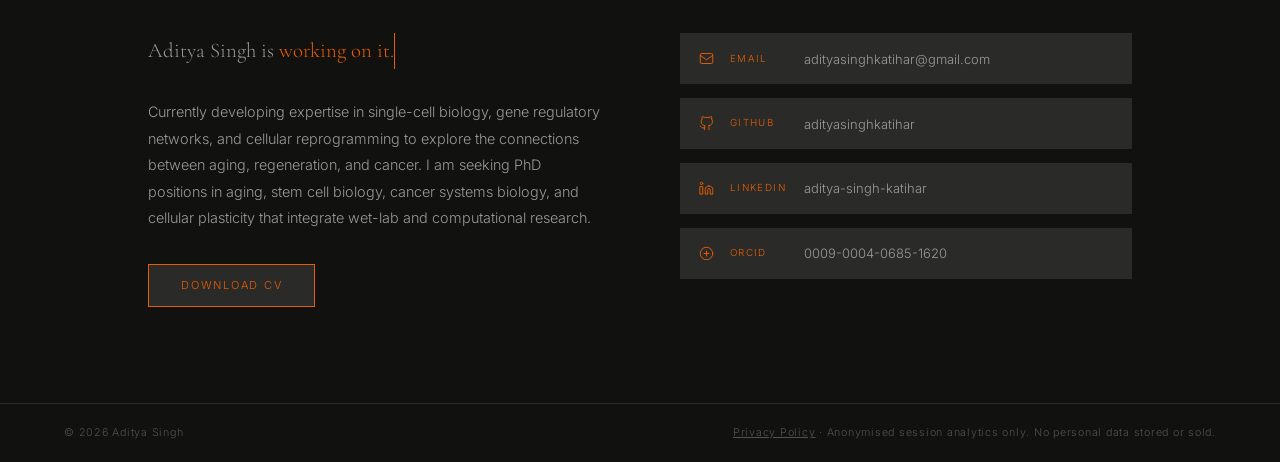
==== commit 52b867dd: "Updated connect section" ====
--- a/index.html
+++ b/index.html
@@ -167,7 +167,7 @@
 <div class="cred-card reveal"><div class="cred-img-wrap" data-full="CDFD equipment facility experience certificate.png"><img src="CDFD equipment facility experience certificate.png" alt="CDFD Sophisticated Equipment Facility Certificate" class="cred-img"/></div><div class="cred-info"><p class="cred-tag">Instrument Certification · CDFD, Hyderabad</p><p class="cred-title">Advanced Instrumentation — SEF, CDFD</p><p class="cred-meta">Certified operation: ZEISS LSM 980 (Super-Resolution Confocal) & ÄKTA pure™ FPLC · Signed: MR. Vinod Kumar Mishra, Head–SEF</p></div></div>
 </div></div></section>
 
-<section id="contact"><div class="sw"><p class="sec-label">Contact</p><h2 class="sec-title">Connect</h2><div class="divider"></div><div class="contact-grid"><div><p class="c-final-line">Aditya Singh is <span class="fr" id="final-rt"></span></p><p class="contact-desc">Open to PhD positions in cancer and stem cell biology, cellular reprogramming, and metabolic regulation, with interest in mechanistic and computational approaches. Please feel free to connect.</p><a href="CV_Aditya_Singh.pdf" class="cv-btn-dark" download>Download CV</a></div><div class="contact-links">
+<section id="contact"><div class="sw"><p class="sec-label">Contact</p><h2 class="sec-title">Connect</h2><div class="divider"></div><div class="contact-grid"><div><p class="c-final-line">Aditya Singh is <span class="fr" id="final-rt"></span></p><p class="contact-desc">Currently developing expertise in single-cell biology, gene regulatory networks, and cellular reprogramming to explore the connections between aging, regeneration, and cancer. I am seeking PhD positions in aging, stem cell biology, cancer systems biology, and cellular plasticity that integrate wet-lab and computational research.</p><a href="CV_Aditya_Singh.pdf" class="cv-btn-dark" download>Download CV</a></div><div class="contact-links">
 <a href="mailto:adityasinghkatihar@gmail.com" class="c-link"><svg viewBox="0 0 24 24"><rect x="2" y="4" width="20" height="16" rx="2"/><path d="m2 7 10 7 10-7"/></svg><span class="cl-lbl">Email</span><span>adityasinghkatihar@gmail.com</span></a>
 <a href="https://github.com/adityasinghkatihar" target="_blank" rel="noopener" class="c-link"><svg viewBox="0 0 24 24"><path d="M9 19c-5 1.5-5-2.5-7-3m14 6v-3.87a3.37 3.37 0 0 0-.94-2.61c3.14-.35 6.44-1.54 6.44-7A5.44 5.44 0 0 0 20 4.77 5.07 5.07 0 0 0 19.91 1S18.73.65 16 2.48a13.38 13.38 0 0 0-7 0C6.27.65 5.09 1 5.09 1A5.07 5.07 0 0 0 5 4.77a5.44 5.44 0 0 0-1.5 3.78c0 5.42 3.3 6.61 6.44 7A3.37 3.37 0 0 0 9 18.13V22"/></svg><span class="cl-lbl">GitHub</span><span>adityasinghkatihar</span></a>
 <a href="https://www.linkedin.com/in/aditya-singh-katihar/" target="_blank" rel="noopener" class="c-link"><svg viewBox="0 0 24 24"><path d="M16 8a6 6 0 0 1 6 6v7h-4v-7a2 2 0 0 0-2-2 2 2 0 0 0-2 2v7h-4v-7a6 6 0 0 1 6-6z"/><rect x="2" y="9" width="4" height="12"/><circle cx="4" cy="4" r="2"/></svg><span class="cl-lbl">LinkedIn</span><span>aditya-singh-katihar</span></a>
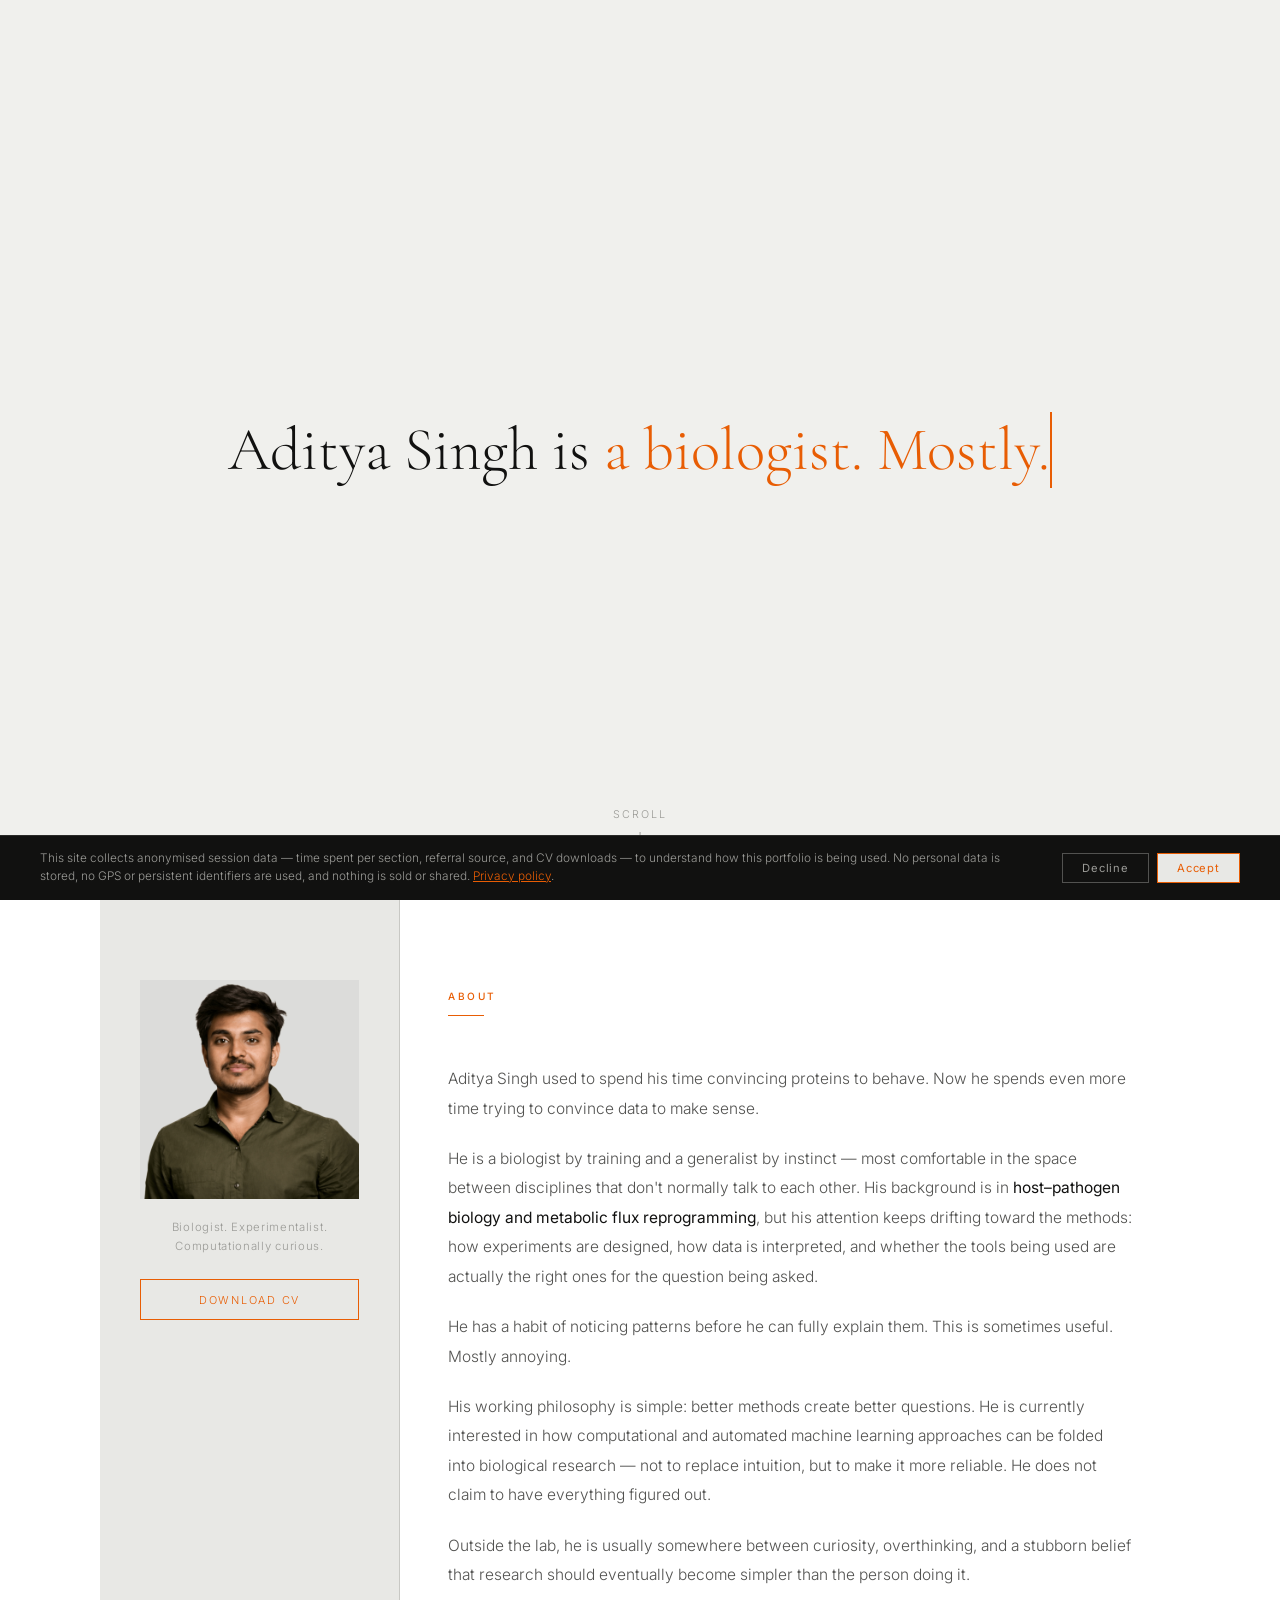
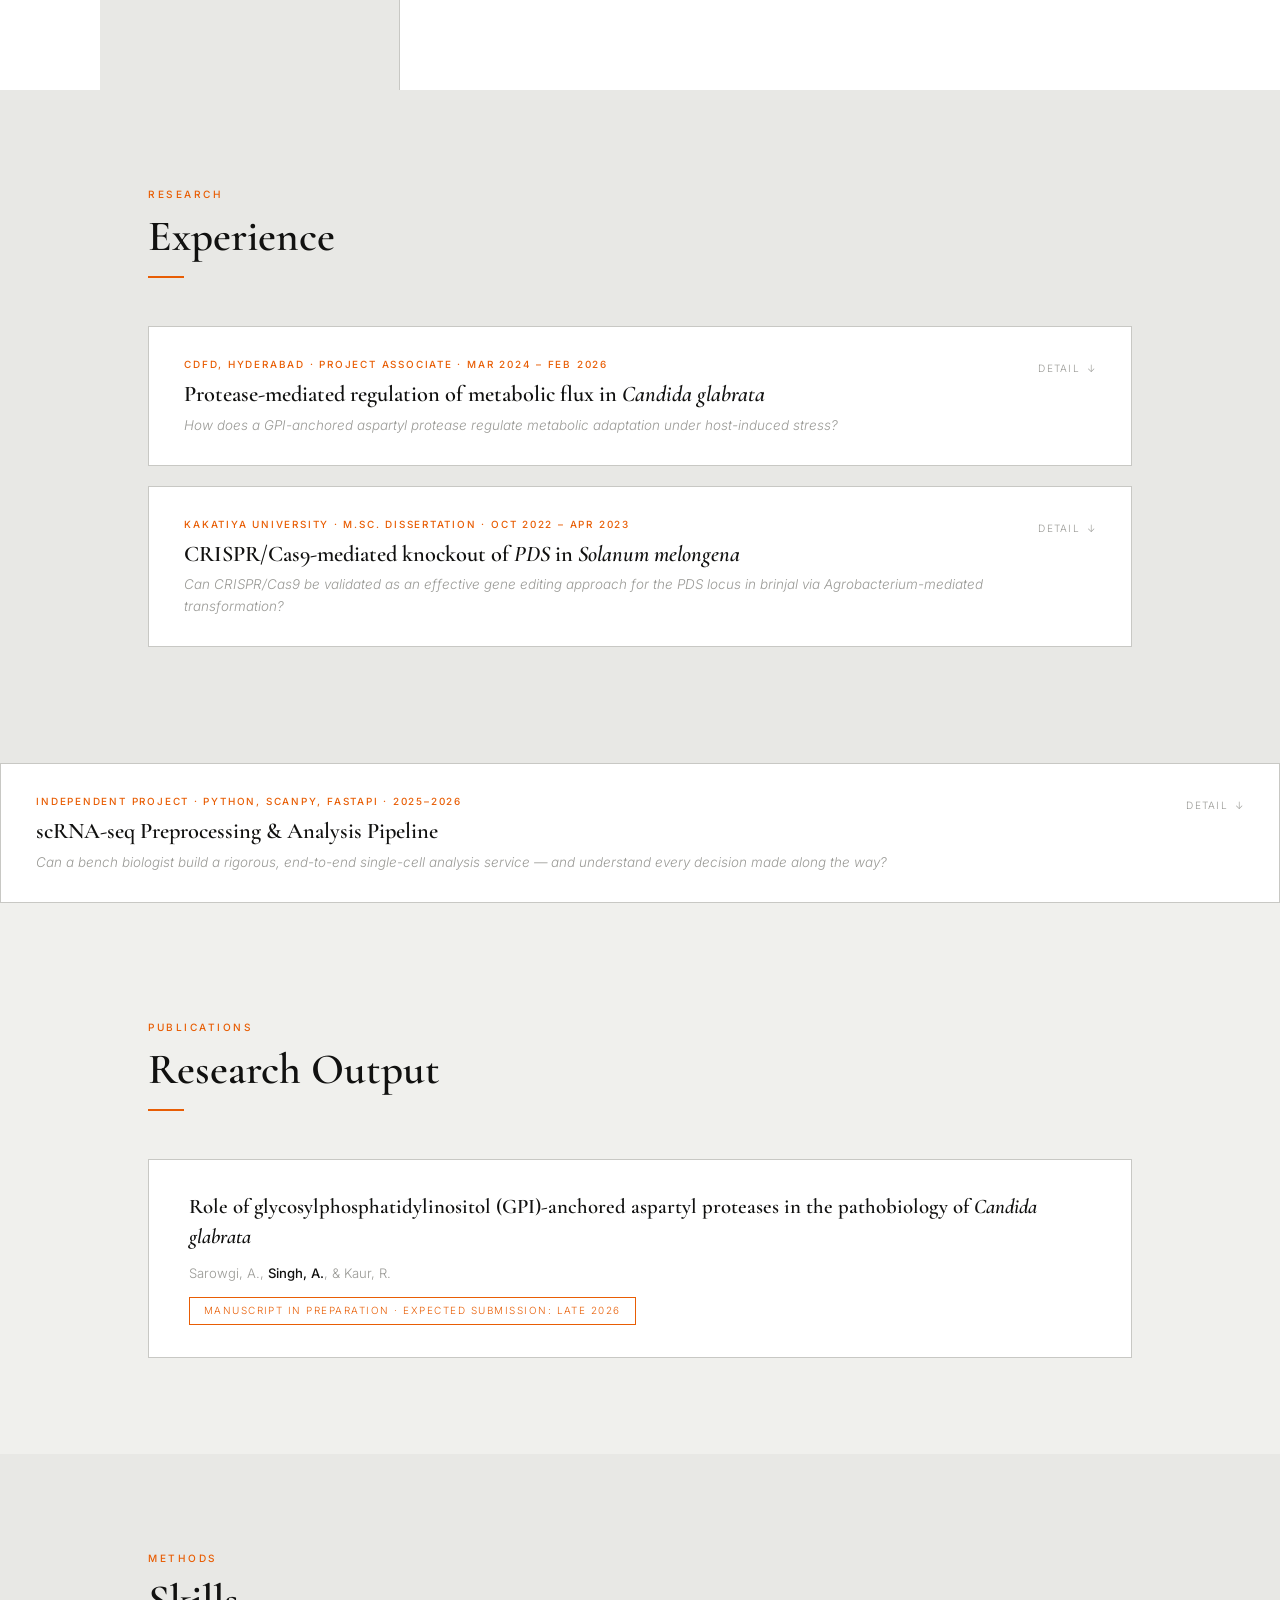
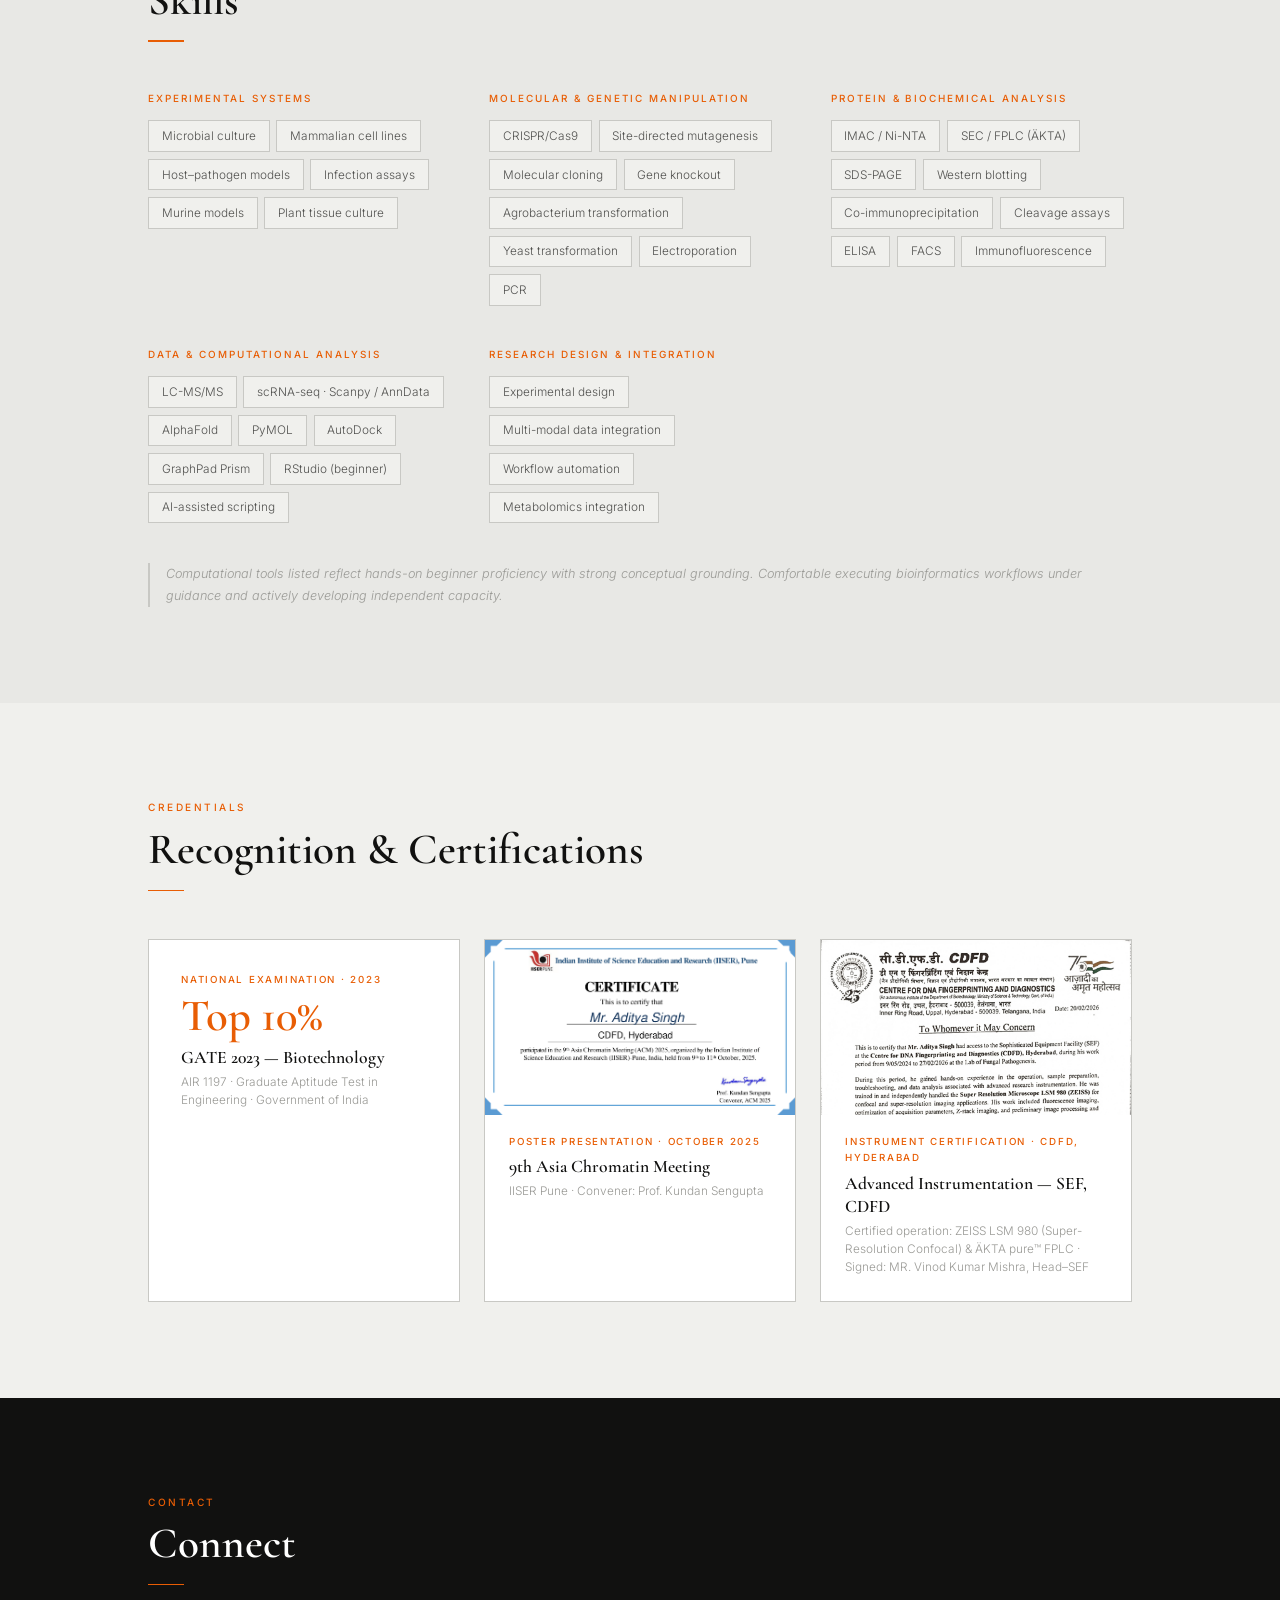
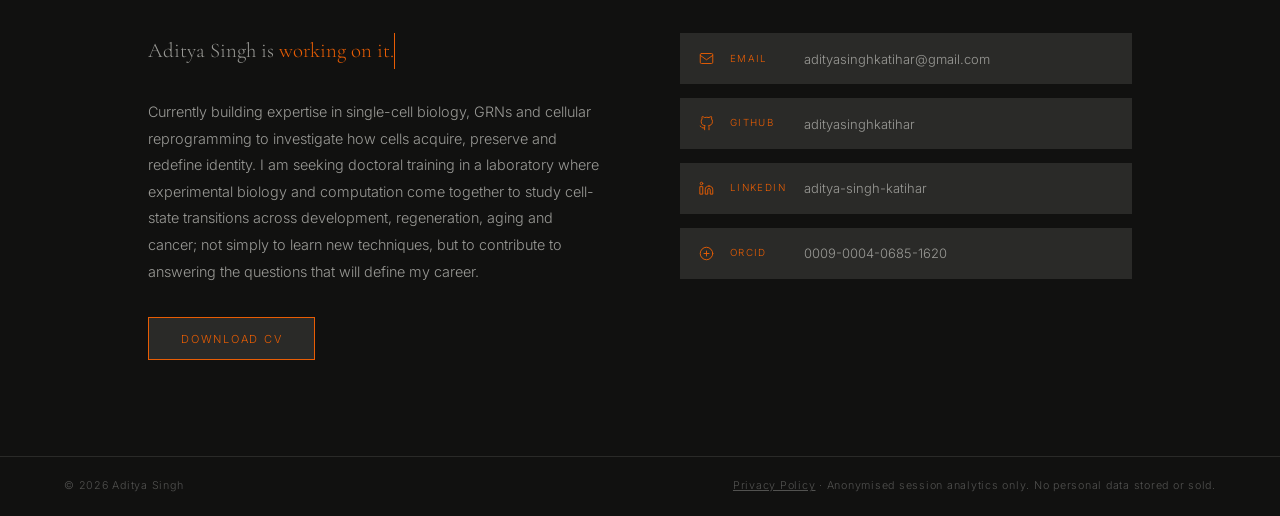
==== commit bc935991: "Updated connect section" ====
--- a/index.html
+++ b/index.html
@@ -167,7 +167,7 @@
 <div class="cred-card reveal"><div class="cred-img-wrap" data-full="CDFD equipment facility experience certificate.png"><img src="CDFD equipment facility experience certificate.png" alt="CDFD Sophisticated Equipment Facility Certificate" class="cred-img"/></div><div class="cred-info"><p class="cred-tag">Instrument Certification · CDFD, Hyderabad</p><p class="cred-title">Advanced Instrumentation — SEF, CDFD</p><p class="cred-meta">Certified operation: ZEISS LSM 980 (Super-Resolution Confocal) & ÄKTA pure™ FPLC · Signed: MR. Vinod Kumar Mishra, Head–SEF</p></div></div>
 </div></div></section>
 
-<section id="contact"><div class="sw"><p class="sec-label">Contact</p><h2 class="sec-title">Connect</h2><div class="divider"></div><div class="contact-grid"><div><p class="c-final-line">Aditya Singh is <span class="fr" id="final-rt"></span></p><p class="contact-desc">Currently developing expertise in single-cell biology, gene regulatory networks, and cellular reprogramming to explore the connections between aging, regeneration, and cancer. I am seeking PhD positions in aging, stem cell biology, cancer systems biology, and cellular plasticity that integrate wet-lab and computational research.</p><a href="CV_Aditya_Singh.pdf" class="cv-btn-dark" download>Download CV</a></div><div class="contact-links">
+<section id="contact"><div class="sw"><p class="sec-label">Contact</p><h2 class="sec-title">Connect</h2><div class="divider"></div><div class="contact-grid"><div><p class="c-final-line">Aditya Singh is <span class="fr" id="final-rt"></span></p><p class="contact-desc">Currently building expertise in single-cell biology, GRNs and cellular reprogramming to investigate how cells acquire, preserve and redefine identity. I am seeking doctoral training in a laboratory where experimental biology and computation come together to study cell-state transitions across development, regeneration, aging and cancer; not simply to learn new techniques, but to contribute to answering the questions that will define my career.</p><a href="CV_Aditya_Singh.pdf" class="cv-btn-dark" download>Download CV</a></div><div class="contact-links">
 <a href="mailto:adityasinghkatihar@gmail.com" class="c-link"><svg viewBox="0 0 24 24"><rect x="2" y="4" width="20" height="16" rx="2"/><path d="m2 7 10 7 10-7"/></svg><span class="cl-lbl">Email</span><span>adityasinghkatihar@gmail.com</span></a>
 <a href="https://github.com/adityasinghkatihar" target="_blank" rel="noopener" class="c-link"><svg viewBox="0 0 24 24"><path d="M9 19c-5 1.5-5-2.5-7-3m14 6v-3.87a3.37 3.37 0 0 0-.94-2.61c3.14-.35 6.44-1.54 6.44-7A5.44 5.44 0 0 0 20 4.77 5.07 5.07 0 0 0 19.91 1S18.73.65 16 2.48a13.38 13.38 0 0 0-7 0C6.27.65 5.09 1 5.09 1A5.07 5.07 0 0 0 5 4.77a5.44 5.44 0 0 0-1.5 3.78c0 5.42 3.3 6.61 6.44 7A3.37 3.37 0 0 0 9 18.13V22"/></svg><span class="cl-lbl">GitHub</span><span>adityasinghkatihar</span></a>
 <a href="https://www.linkedin.com/in/aditya-singh-katihar/" target="_blank" rel="noopener" class="c-link"><svg viewBox="0 0 24 24"><path d="M16 8a6 6 0 0 1 6 6v7h-4v-7a2 2 0 0 0-2-2 2 2 0 0 0-2 2v7h-4v-7a6 6 0 0 1 6-6z"/><rect x="2" y="9" width="4" height="12"/><circle cx="4" cy="4" r="2"/></svg><span class="cl-lbl">LinkedIn</span><span>aditya-singh-katihar</span></a>
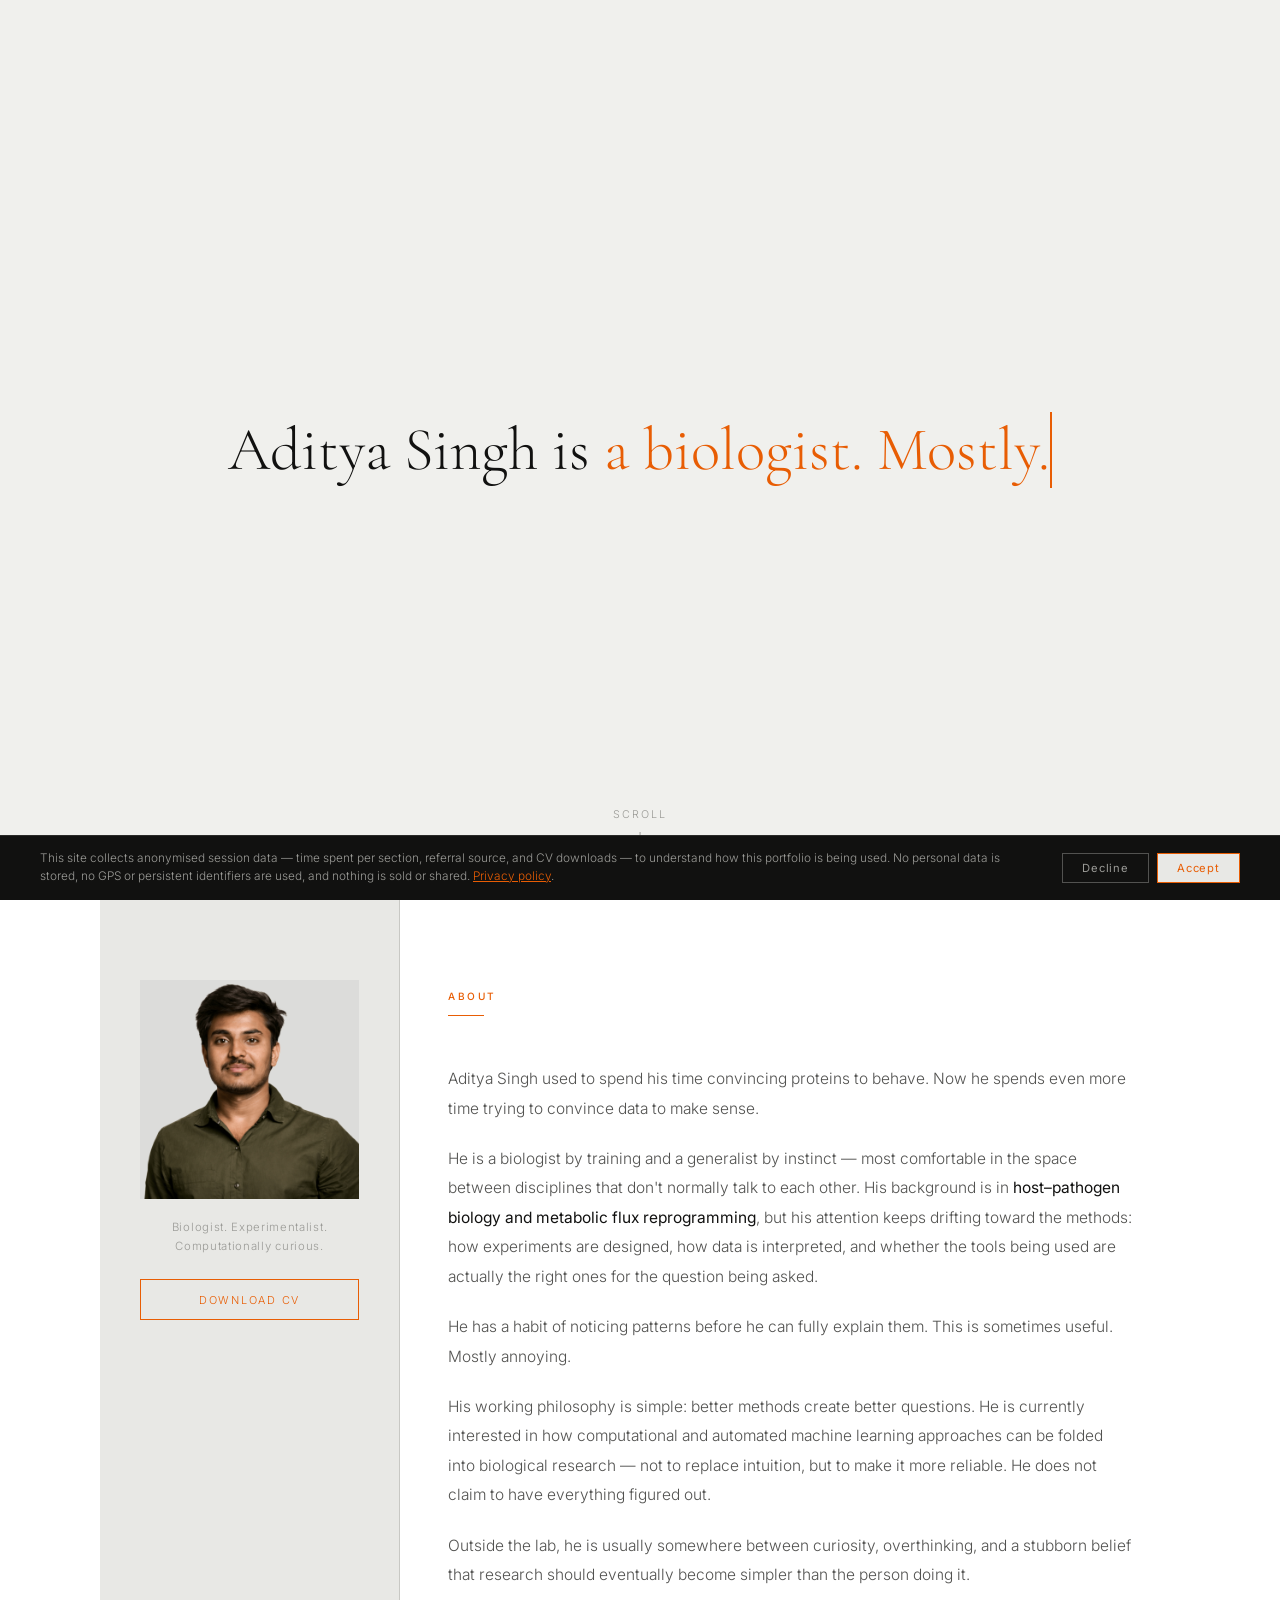
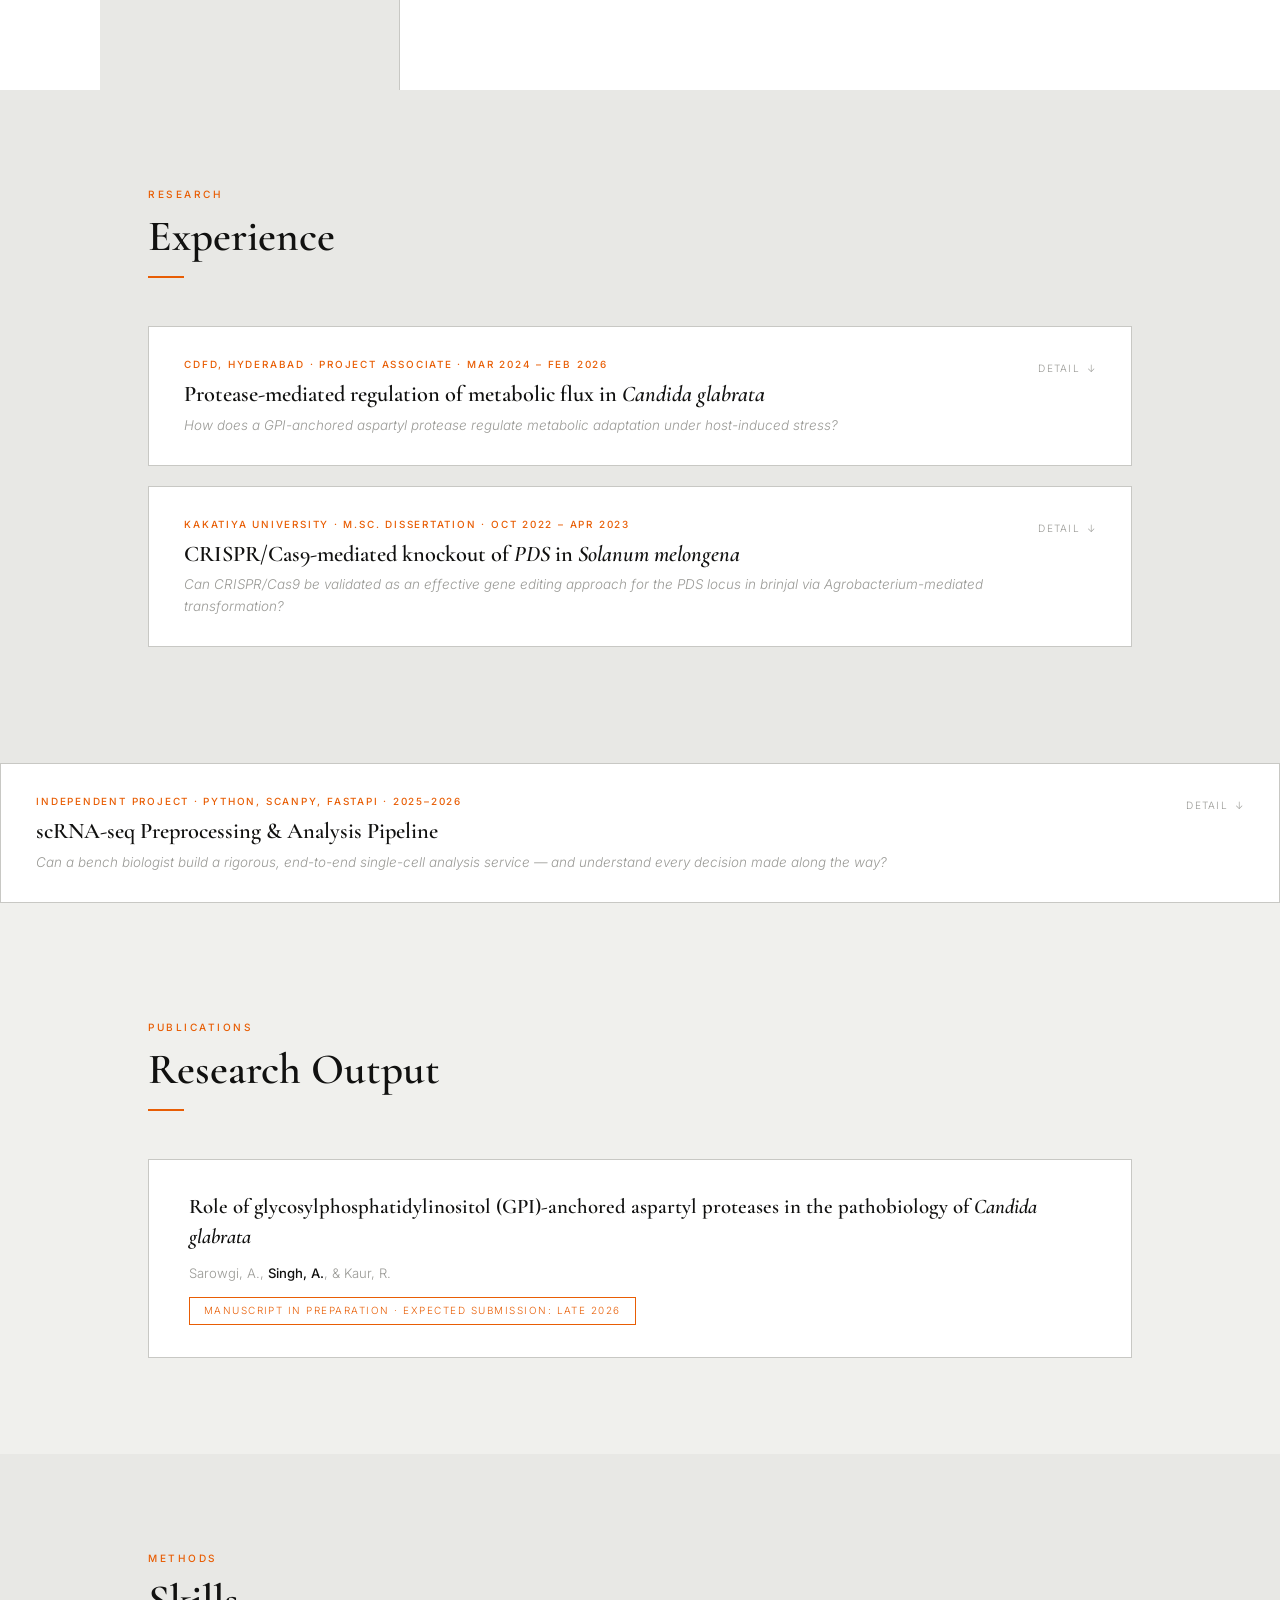
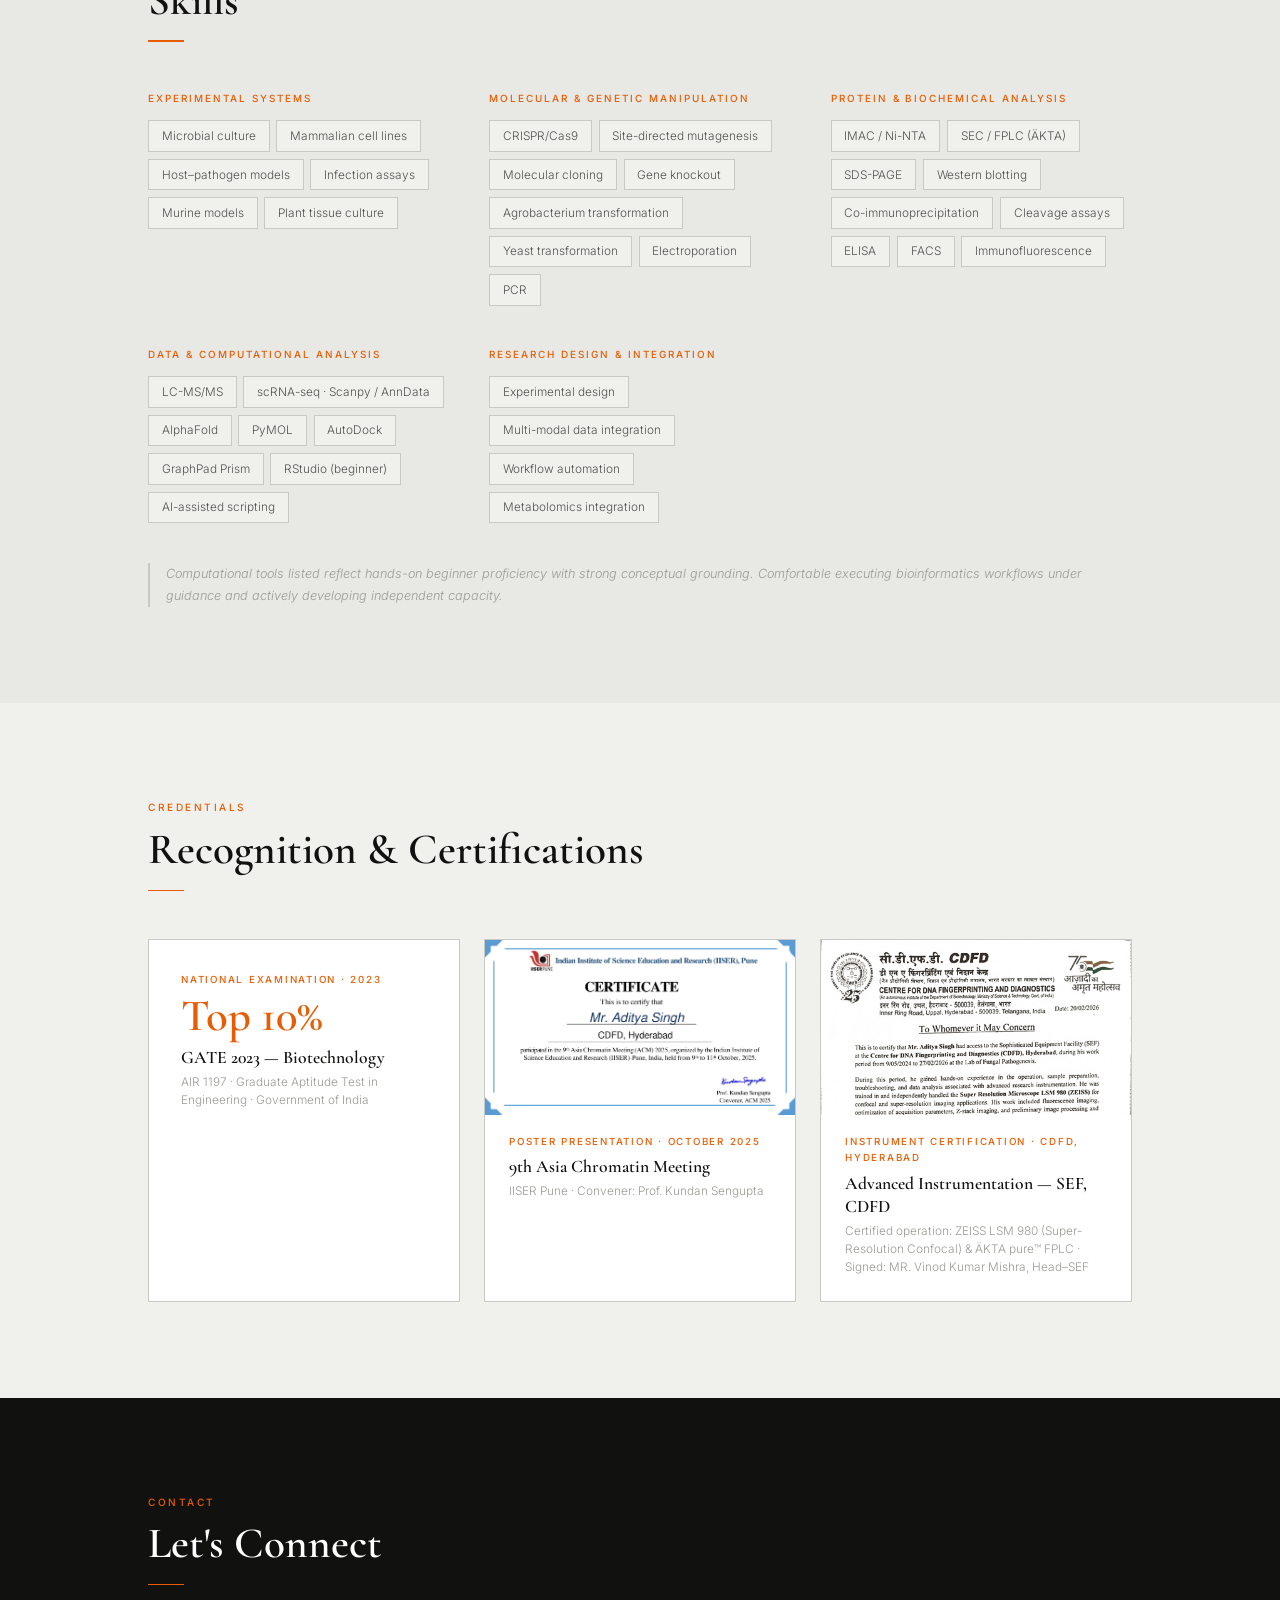
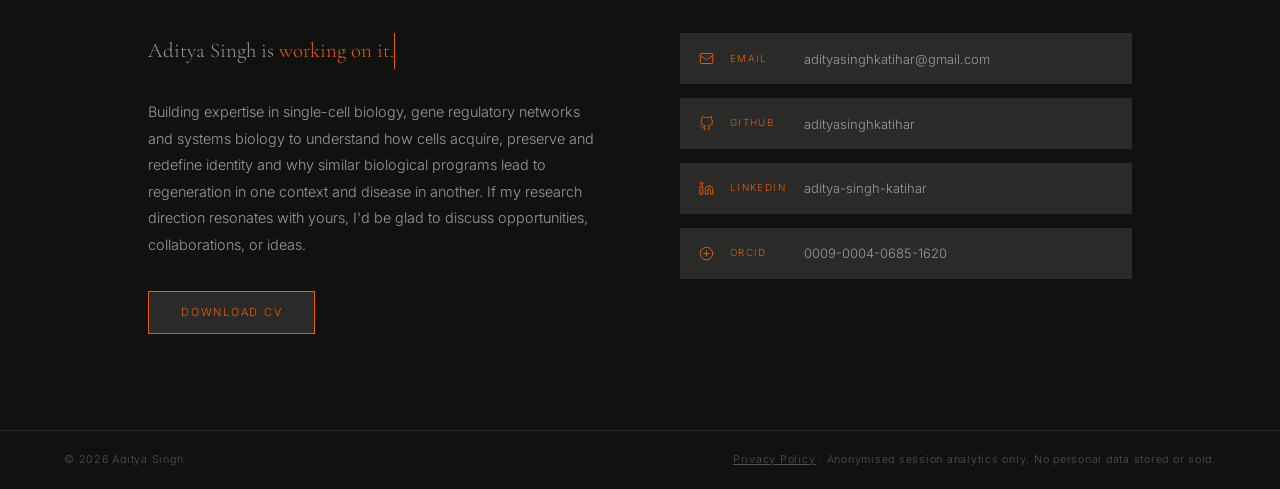
==== commit 21681e2d: "Update print statement from 'Hello' to 'Goodbye'" ====
--- a/index.html
+++ b/index.html
@@ -167,7 +167,7 @@
 <div class="cred-card reveal"><div class="cred-img-wrap" data-full="CDFD equipment facility experience certificate.png"><img src="CDFD equipment facility experience certificate.png" alt="CDFD Sophisticated Equipment Facility Certificate" class="cred-img"/></div><div class="cred-info"><p class="cred-tag">Instrument Certification · CDFD, Hyderabad</p><p class="cred-title">Advanced Instrumentation — SEF, CDFD</p><p class="cred-meta">Certified operation: ZEISS LSM 980 (Super-Resolution Confocal) & ÄKTA pure™ FPLC · Signed: MR. Vinod Kumar Mishra, Head–SEF</p></div></div>
 </div></div></section>
 
-<section id="contact"><div class="sw"><p class="sec-label">Contact</p><h2 class="sec-title">Connect</h2><div class="divider"></div><div class="contact-grid"><div><p class="c-final-line">Aditya Singh is <span class="fr" id="final-rt"></span></p><p class="contact-desc">Currently building expertise in single-cell biology, GRNs and cellular reprogramming to investigate how cells acquire, preserve and redefine identity. I am seeking doctoral training in a laboratory where experimental biology and computation come together to study cell-state transitions across development, regeneration, aging and cancer; not simply to learn new techniques, but to contribute to answering the questions that will define my career.</p><a href="CV_Aditya_Singh.pdf" class="cv-btn-dark" download>Download CV</a></div><div class="contact-links">
+<section id="contact"><div class="sw"><p class="sec-label">Contact</p><h2 class="sec-title">Let's Connect</h2><div class="divider"></div><div class="contact-grid"><div><p class="c-final-line">Aditya Singh is <span class="fr" id="final-rt"></span></p><p class="contact-desc">Building expertise in single-cell biology, gene regulatory networks and systems biology to understand how cells acquire, preserve and redefine identity and why similar biological programs lead to regeneration in one context and disease in another. If my research direction resonates with yours, I'd be glad to discuss opportunities, collaborations, or ideas.</p><a href="CV_Aditya_Singh.pdf" class="cv-btn-dark" download>Download CV</a></div><div class="contact-links">
 <a href="mailto:adityasinghkatihar@gmail.com" class="c-link"><svg viewBox="0 0 24 24"><rect x="2" y="4" width="20" height="16" rx="2"/><path d="m2 7 10 7 10-7"/></svg><span class="cl-lbl">Email</span><span>adityasinghkatihar@gmail.com</span></a>
 <a href="https://github.com/adityasinghkatihar" target="_blank" rel="noopener" class="c-link"><svg viewBox="0 0 24 24"><path d="M9 19c-5 1.5-5-2.5-7-3m14 6v-3.87a3.37 3.37 0 0 0-.94-2.61c3.14-.35 6.44-1.54 6.44-7A5.44 5.44 0 0 0 20 4.77 5.07 5.07 0 0 0 19.91 1S18.73.65 16 2.48a13.38 13.38 0 0 0-7 0C6.27.65 5.09 1 5.09 1A5.07 5.07 0 0 0 5 4.77a5.44 5.44 0 0 0-1.5 3.78c0 5.42 3.3 6.61 6.44 7A3.37 3.37 0 0 0 9 18.13V22"/></svg><span class="cl-lbl">GitHub</span><span>adityasinghkatihar</span></a>
 <a href="https://www.linkedin.com/in/aditya-singh-katihar/" target="_blank" rel="noopener" class="c-link"><svg viewBox="0 0 24 24"><path d="M16 8a6 6 0 0 1 6 6v7h-4v-7a2 2 0 0 0-2-2 2 2 0 0 0-2 2v7h-4v-7a6 6 0 0 1 6-6z"/><rect x="2" y="9" width="4" height="12"/><circle cx="4" cy="4" r="2"/></svg><span class="cl-lbl">LinkedIn</span><span>aditya-singh-katihar</span></a>
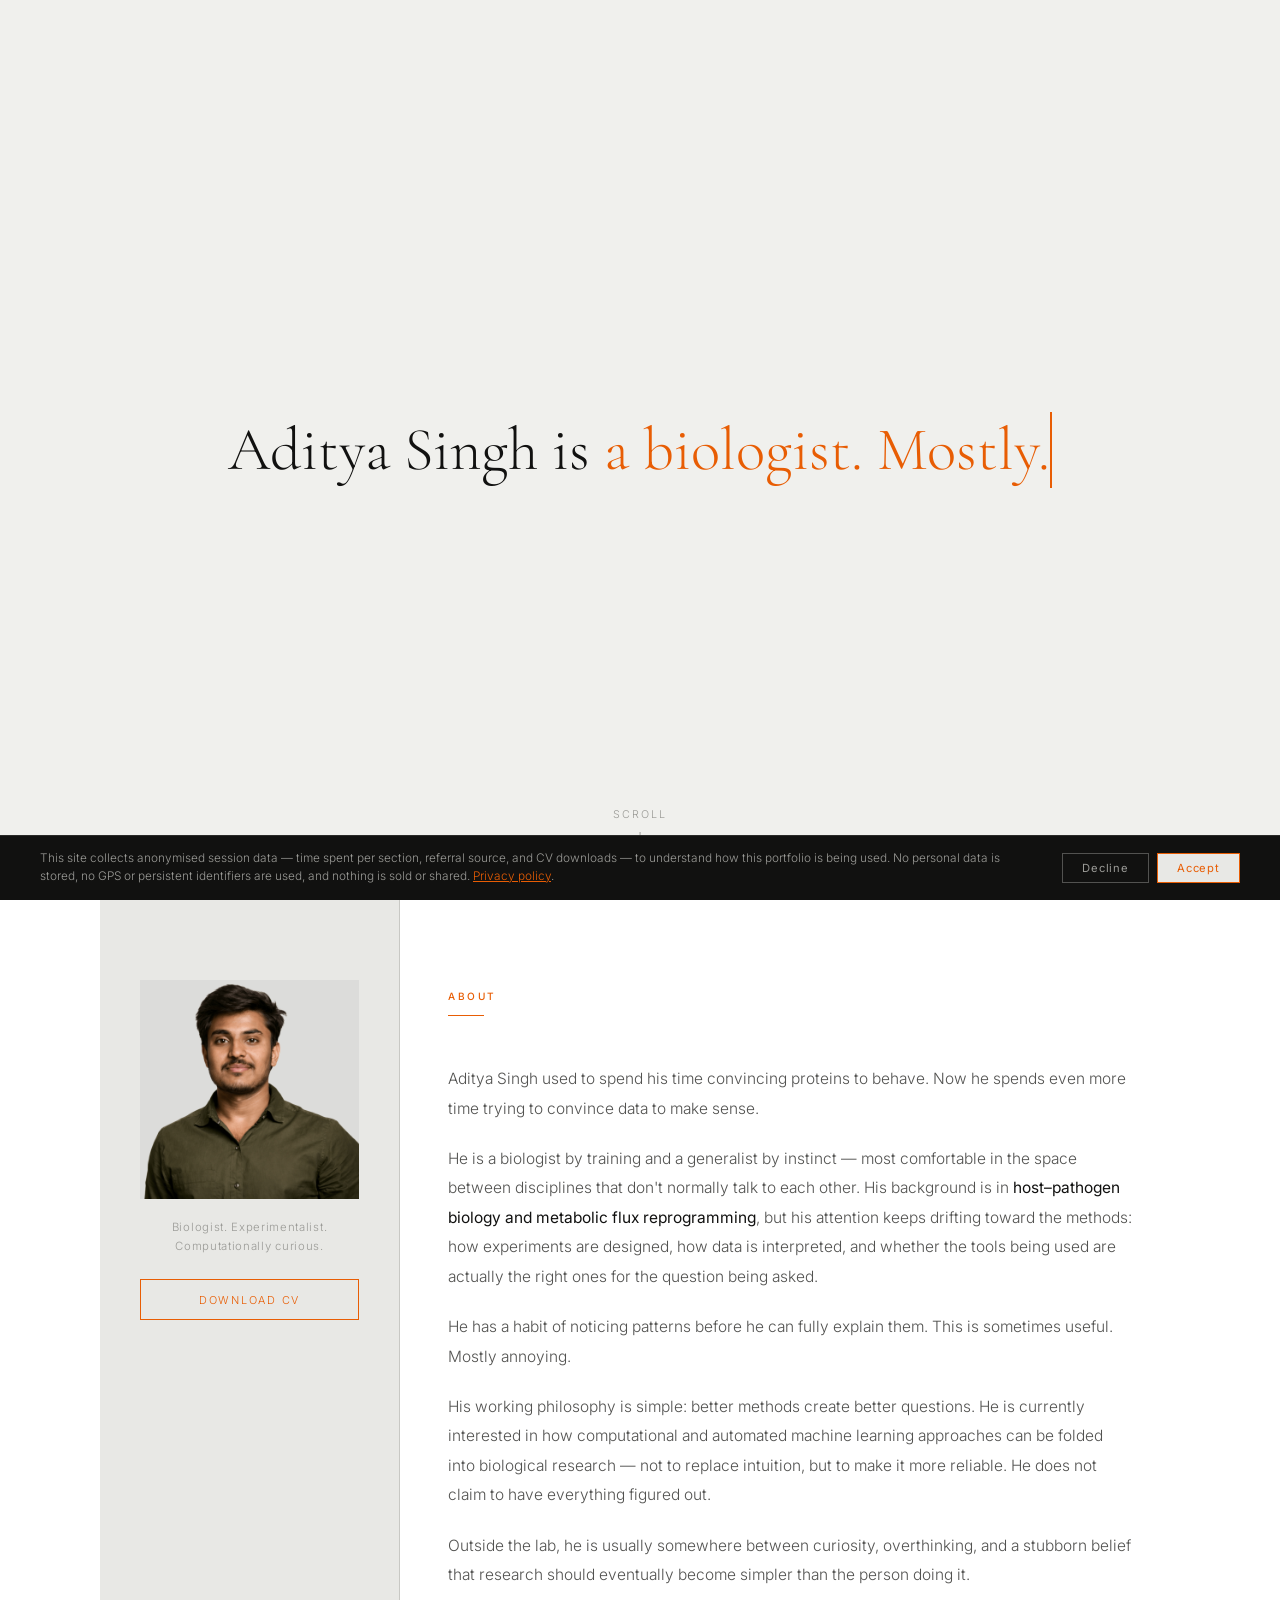
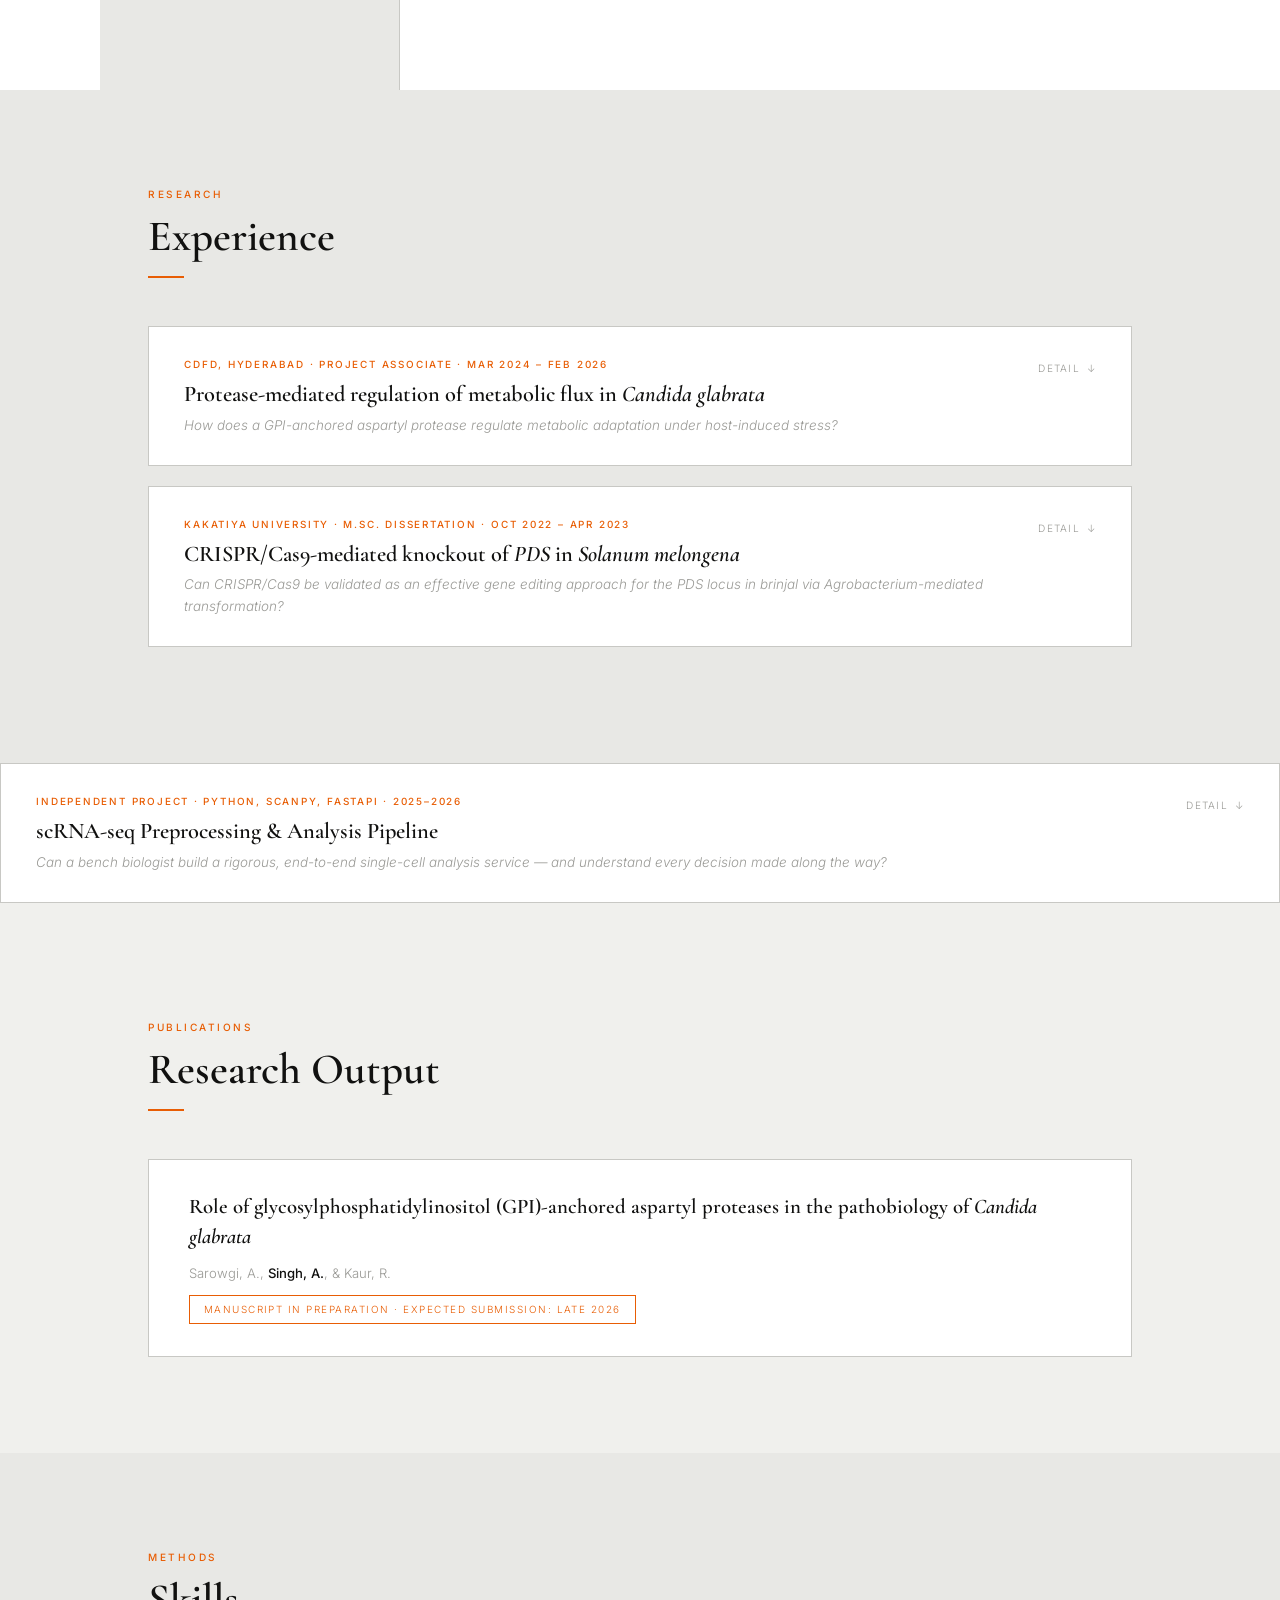
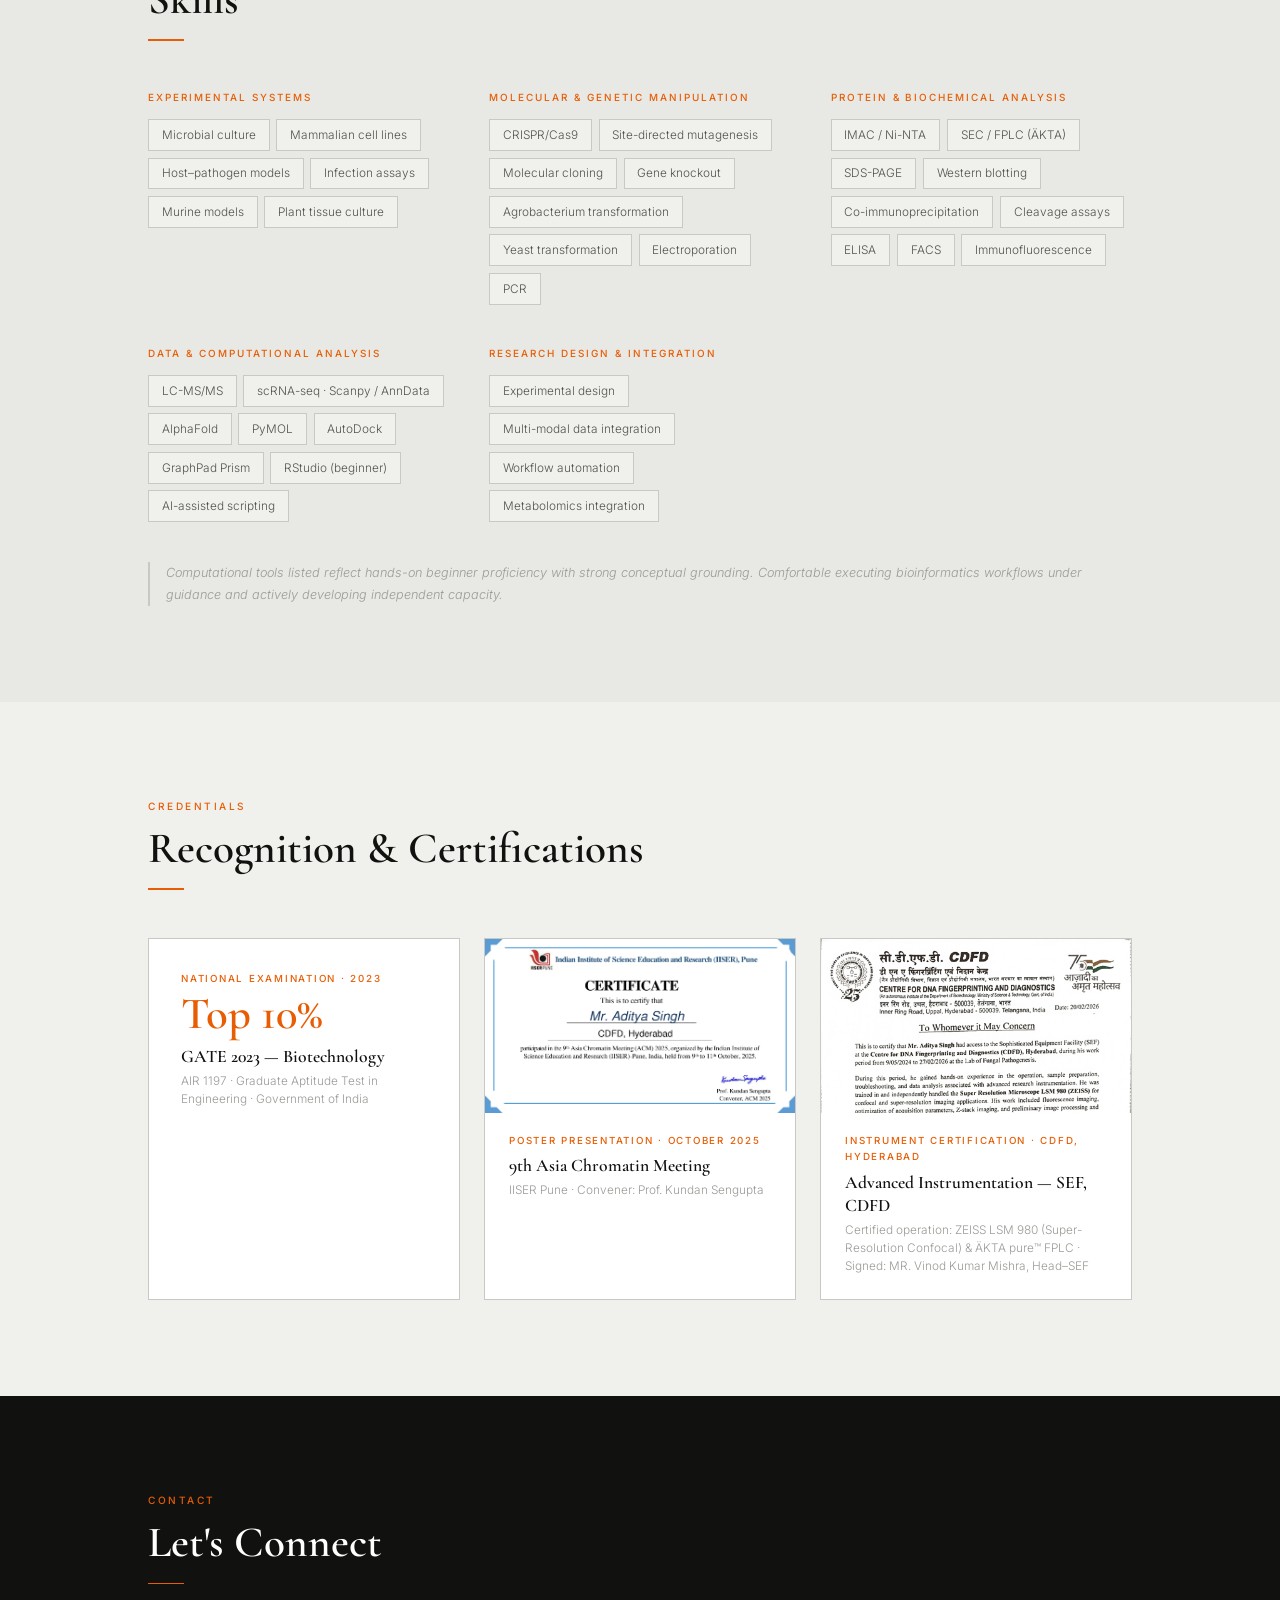
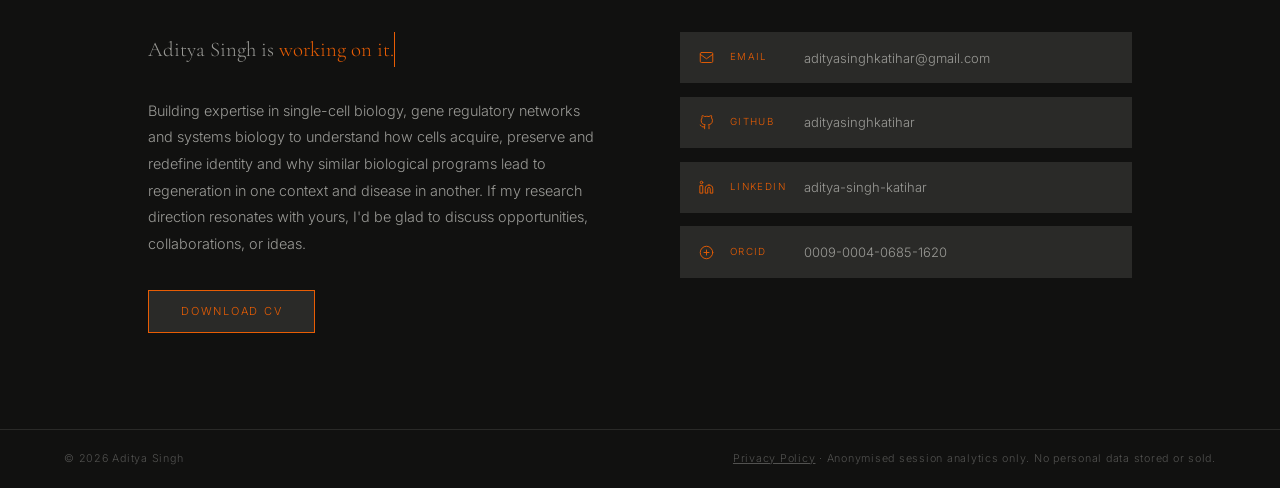
==== commit 24e12228: "Title and description updated along with meta tag" ====
--- a/index.html
+++ b/index.html
@@ -1,9 +1,24 @@
-<!DOCTYPE html>
-<html lang="en">
 <head>
 <meta charset="UTF-8"/>
 <meta name="viewport" content="width=device-width,initial-scale=1"/>
-<title>Aditya Singh</title>
+
+<title>Aditya Singh | Questions Endure. Methods Evolve.</title>
+
+<meta name="description"
+content="Personal website of Aditya Singh. I'm interested in the principles that govern cell identity and how pursuing that question continues to shape my path as a scientist."/>
+
+<meta name="author" content="Aditya Singh"/>
+
+<meta property="og:type" content="website"/>
+<meta property="og:title"
+content="Aditya Singh | Questions Endure. Methods Evolve."/>
+<meta property="og:description"
+content="Personal website of Aditya Singh. I'm interested in the principles that govern cell identity and how pursuing that question continues to shape my path as a scientist."/>
+<meta property="og:url"
+content="https://adityasinghkatihar.github.io/adityasingh.github.io/"/>
+<meta property="og:image"
+content="https://adityasinghkatihar.github.io/adityasingh.github.io/profile.png"/>
+
 <link rel="preconnect" href="https://fonts.googleapis.com"/>
 <link href="https://fonts.googleapis.com/css2?family=Cormorant+Garamond:ital,wght@0,300;0,400;0,600;1,300&family=Inter:wght@300;400;500&display=swap" rel="stylesheet"/>
 <link rel="stylesheet" href="style.css"/>
